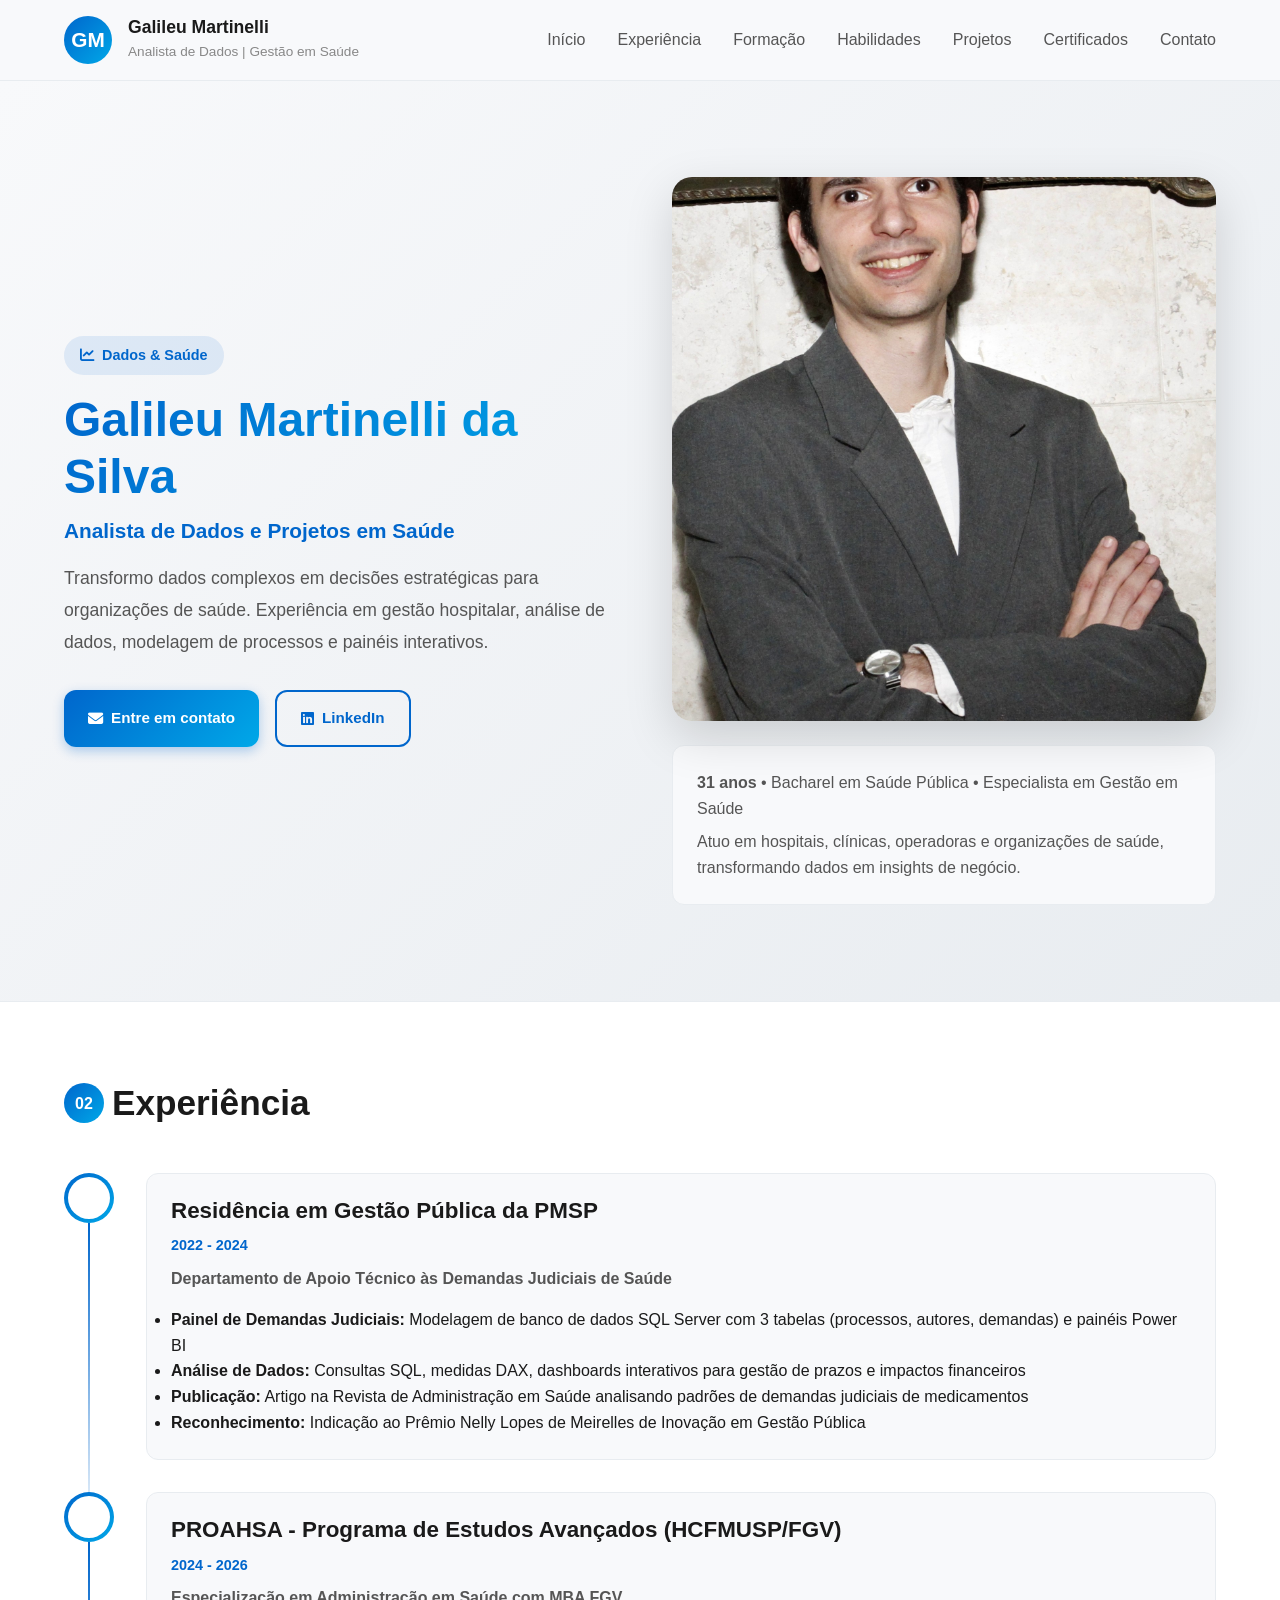
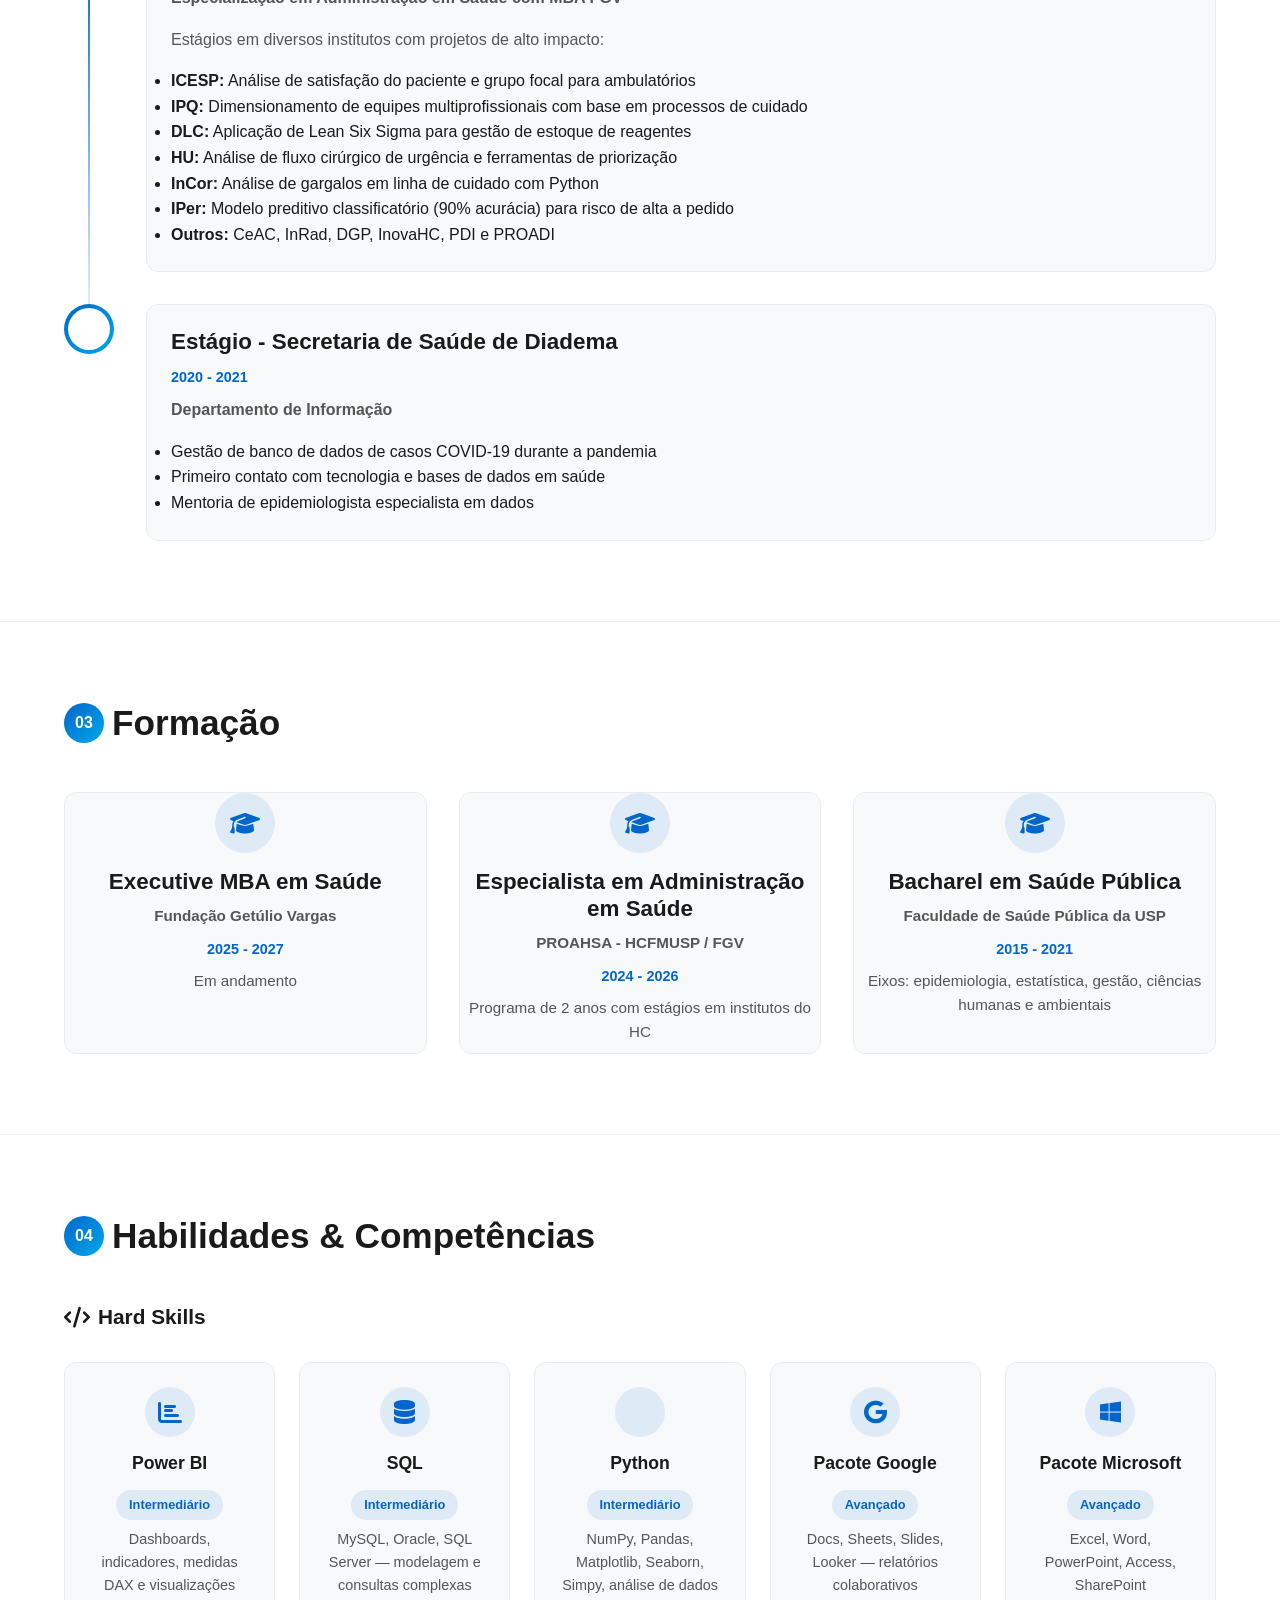
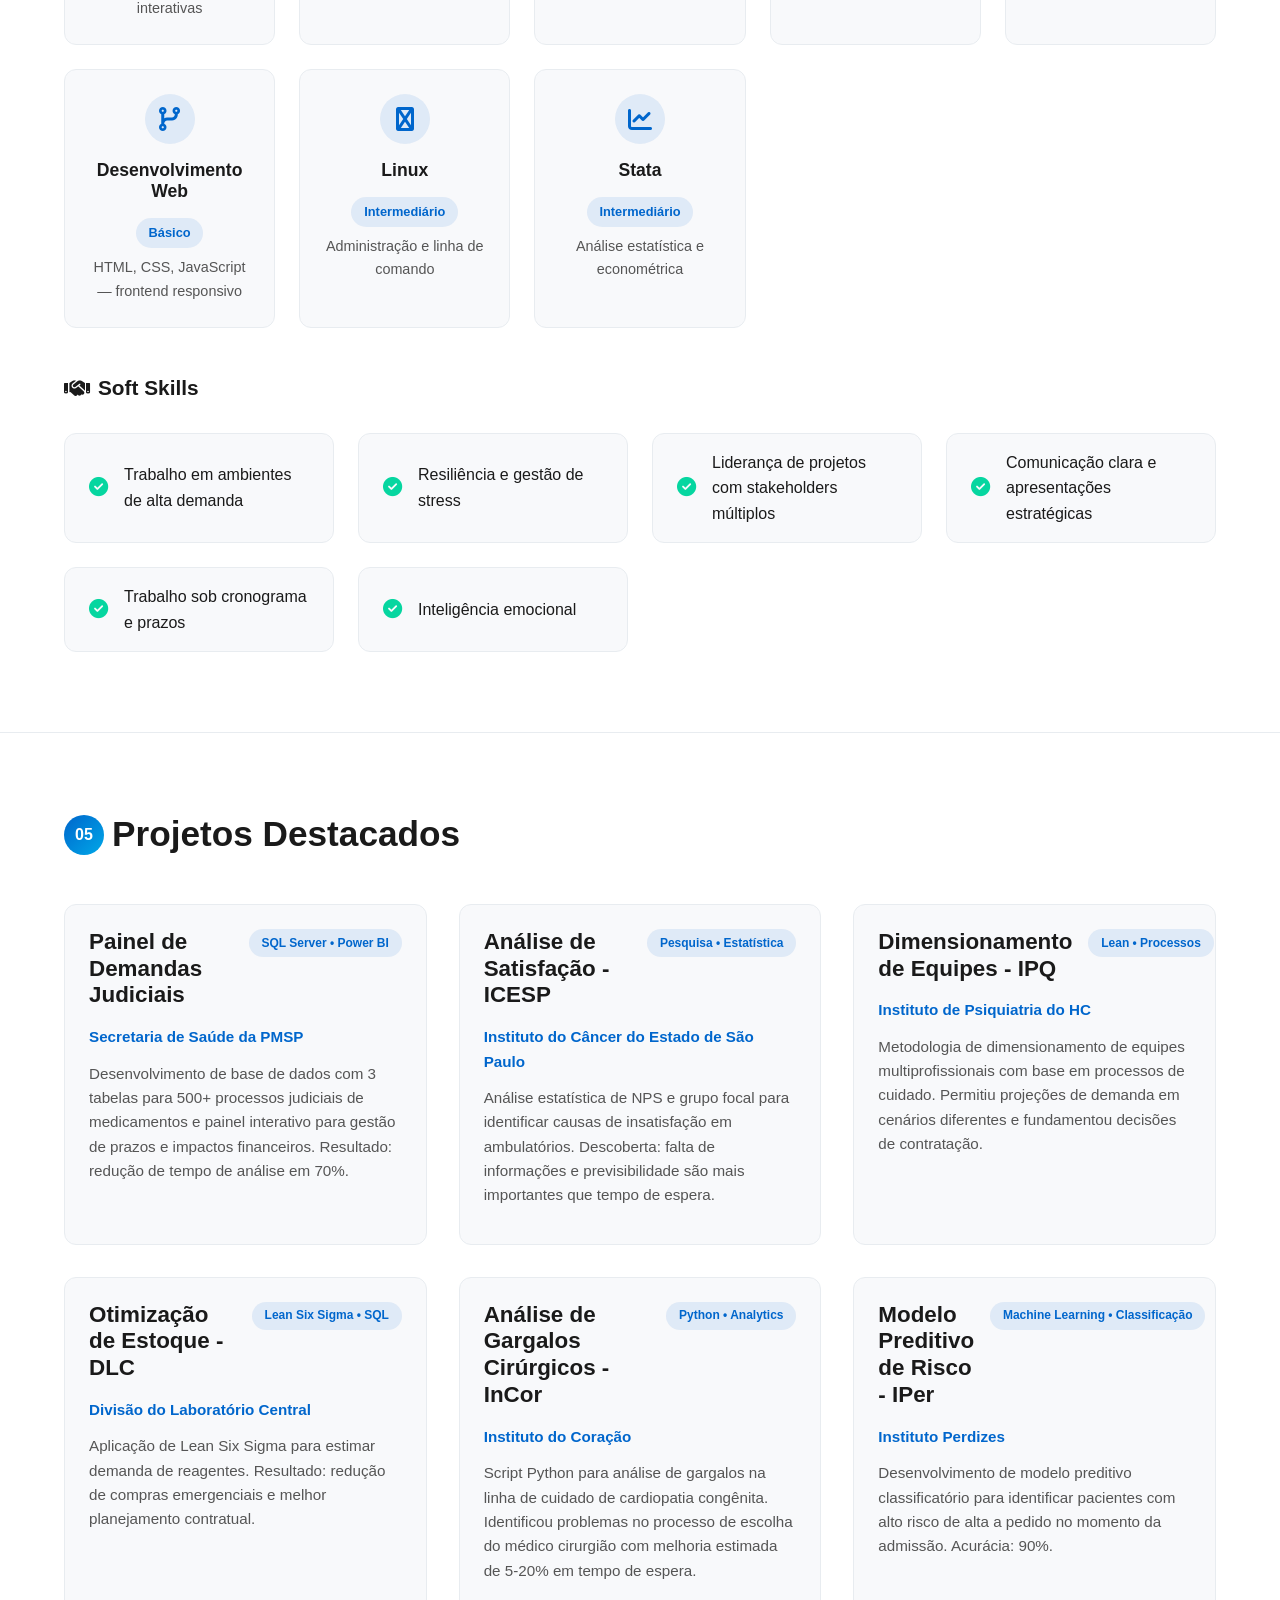
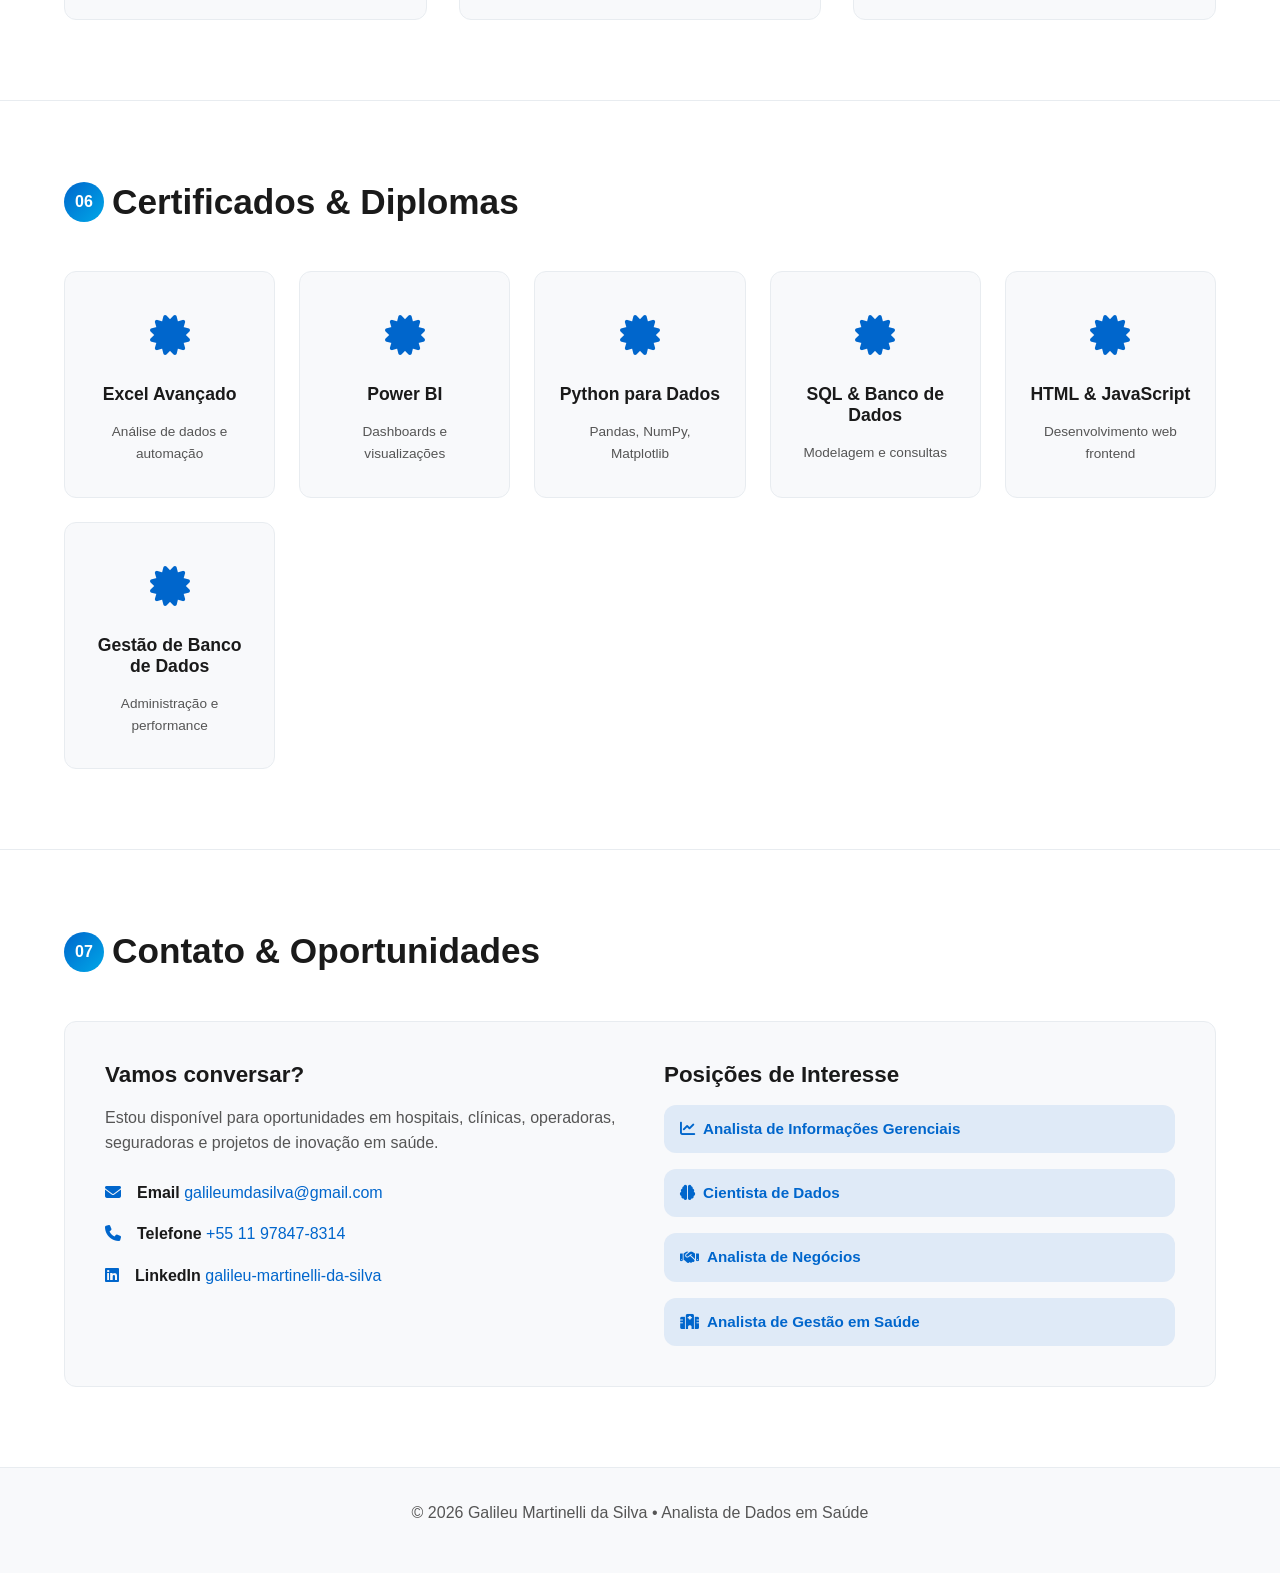
==== index.html @ b5cb1e66 "mudança" ====
<!DOCTYPE html>
<html lang="pt-BR">
<head>
  <meta charset="UTF-8" />
  <meta name="viewport" content="width=device-width, initial-scale=1.0" />
  <title>Galileu Martinelli da Silva | Analista de Dados em Saúde</title>
  <link rel="stylesheet" href="https://cdnjs.cloudflare.com/ajax/libs/font-awesome/6.4.0/css/all.min.css" />
  <link rel="stylesheet" href="style.css" />
</head>
<body>
  <div class="container-wrapper">
    <!-- Header Navigation -->
    <header class="header">
      <div class="container">
        <div class="header-content">
          <div class="logo">
            <span class="logo-text">GM</span>
            <div>
              <h1>Galileu Martinelli</h1>
              <p>Analista de Dados | Gestão em Saúde</p>
            </div>
          </div>
          <button class="menu-toggle" id="menuToggle" aria-label="Menu">
            <span></span><span></span><span></span>
          </button>
          <nav class="nav-menu" id="navMenu">
            <a href="#hero">Início</a>
            <a href="#experiencia">Experiência</a>
            <a href="#formacao">Formação</a>
            <a href="#habilidades">Habilidades</a>
            <a href="#projetos">Projetos</a>
            <a href="#certificados">Certificados</a>
            <a href="#contato">Contato</a>
          </nav>
        </div>
      </div>
    </header>

    <!-- Main Content -->
    <main class="main">
      <!-- SECTION 1: Hero -->
      <section id="hero" class="hero">
        <div class="container">
          <div class="hero-content">
            <div class="hero-text">
              <span class="hero-label"><i class="fas fa-chart-line"></i> Dados & Saúde</span>
              <h1>Galileu Martinelli da Silva</h1>
              <p class="hero-subtitle">Analista de Dados e Projetos em Saúde</p>
              <p class="hero-description">
                Transformo dados complexos em decisões estratégicas para organizações de saúde. 
                Experiência em gestão hospitalar, análise de dados, modelagem de processos e painéis interativos.
              </p>
              <div class="hero-cta">
                <a href="#contato" class="btn btn-primary"><i class="fas fa-envelope"></i> Entre em contato</a>
                <a href="https://www.linkedin.com/in/galileu-martinelli/" target="_blank" class="btn btn-secondary">
                  <i class="fab fa-linkedin"></i> LinkedIn
                </a>
              </div>
            </div>
            <div class="hero-image">
              <div class="image-wrapper">
                <img src="../../assets/busto.JPG" alt="Galileu Martinelli da Silva in a professional portrait smiling softly against a neutral background" />
              </div>
              <div class="hero-card">
                <p><strong>31 anos</strong> • Bacharel em Saúde Pública • Especialista em Gestão em Saúde</p>
                <p>Atuo em hospitais, clínicas, operadoras e organizações de saúde, transformando dados em insights de negócio.</p>
              </div>
            </div>
          </div>
        </div>
      </section>

      <!-- SECTION 2: Experiência -->
      <section id="experiencia" class="section experience">
        <div class="container">
          <div class="section-header">
            <h2><span>02</span> Experiência</h2>
          </div>
          
          <div class="experience-timeline">
            <div class="timeline-item">
              <div class="timeline-dot"></div>
              <div class="timeline-content card">
                <h3>Residência em Gestão Pública da PMSP</h3>
                <span class="date">2022 - 2024</span>
                <p><strong>Departamento de Apoio Técnico às Demandas Judiciais de Saúde</strong></p>
                <ul>
                  <li><strong>Painel de Demandas Judiciais:</strong> Modelagem de banco de dados SQL Server com 3 tabelas (processos, autores, demandas) e painéis Power BI</li>
                  <li><strong>Análise de Dados:</strong> Consultas SQL, medidas DAX, dashboards interativos para gestão de prazos e impactos financeiros</li>
                  <li><strong>Publicação:</strong> Artigo na Revista de Administração em Saúde analisando padrões de demandas judiciais de medicamentos</li>
                  <li><strong>Reconhecimento:</strong> Indicação ao Prêmio Nelly Lopes de Meirelles de Inovação em Gestão Pública</li>
                </ul>
              </div>
            </div>

            <div class="timeline-item">
              <div class="timeline-dot"></div>
              <div class="timeline-content card">
                <h3>PROAHSA - Programa de Estudos Avançados (HCFMUSP/FGV)</h3>
                <span class="date">2024 - 2026</span>
                <p><strong>Especialização em Administração em Saúde com MBA FGV</strong></p>
                <p>Estágios em diversos institutos com projetos de alto impacto:</p>
                <ul>
                  <li><strong>ICESP:</strong> Análise de satisfação do paciente e grupo focal para ambulatórios</li>
                  <li><strong>IPQ:</strong> Dimensionamento de equipes multiprofissionais com base em processos de cuidado</li>
                  <li><strong>DLC:</strong> Aplicação de Lean Six Sigma para gestão de estoque de reagentes</li>
                  <li><strong>HU:</strong> Análise de fluxo cirúrgico de urgência e ferramentas de priorização</li>
                  <li><strong>InCor:</strong> Análise de gargalos em linha de cuidado com Python</li>
                  <li><strong>IPer:</strong> Modelo preditivo classificatório (90% acurácia) para risco de alta a pedido</li>
                  <li><strong>Outros:</strong> CeAC, InRad, DGP, InovaHC, PDI e PROADI</li>
                </ul>
              </div>
            </div>

            <div class="timeline-item">
              <div class="timeline-dot"></div>
              <div class="timeline-content card">
                <h3>Estágio - Secretaria de Saúde de Diadema</h3>
                <span class="date">2020 - 2021</span>
                <p><strong>Departamento de Informação</strong></p>
                <ul>
                  <li>Gestão de banco de dados de casos COVID-19 durante a pandemia</li>
                  <li>Primeiro contato com tecnologia e bases de dados em saúde</li>
                  <li>Mentoria de epidemiologista especialista em dados</li>
                </ul>
              </div>
            </div>
          </div>
        </div>
      </section>

      <!-- SECTION 3: Formação -->
      <section id="formacao" class="section education">
        <div class="container">
          <div class="section-header">
            <h2><span>03</span> Formação</h2>
          </div>
          
          <div class="education-grid">
            <div class="education-card card">
              <div class="edu-icon"><i class="fas fa-graduation-cap"></i></div>
              <h3>Executive MBA em Saúde</h3>
              <p><strong>Fundação Getúlio Vargas</strong></p>
              <span class="date">2025 - 2027</span>
              <p>Em andamento</p>
            </div>

            <div class="education-card card">
              <div class="edu-icon"><i class="fas fa-graduation-cap"></i></div>
              <h3>Especialista em Administração em Saúde</h3>
              <p><strong>PROAHSA - HCFMUSP / FGV</strong></p>
              <span class="date">2024 - 2026</span>
              <p>Programa de 2 anos com estágios em institutos do HC</p>
            </div>

            <div class="education-card card">
              <div class="edu-icon"><i class="fas fa-graduation-cap"></i></div>
              <h3>Bacharel em Saúde Pública</h3>
              <p><strong>Faculdade de Saúde Pública da USP</strong></p>
              <span class="date">2015 - 2021</span>
              <p>Eixos: epidemiologia, estatística, gestão, ciências humanas e ambientais</p>
            </div>
          </div>
        </div>
      </section>

      <!-- SECTION 4: Habilidades -->
      <section id="habilidades" class="section skills">
        <div class="container">
          <div class="section-header">
            <h2><span>04</span> Habilidades & Competências</h2>
          </div>

          <div class="skills-container">
            <div class="skills-category">
              <h3><i class="fas fa-code"></i> Hard Skills</h3>
              <div class="skills-grid">
                <div class="skill-card">
                  <div class="skill-icon"><i class="fas fa-chart-bar"></i></div>
                  <h4>Power BI</h4>
                  <span class="level">Intermediário</span>
                  <p>Dashboards, indicadores, medidas DAX e visualizações interativas</p>
                </div>

                <div class="skill-card">
                  <div class="skill-icon"><i class="fas fa-database"></i></div>
                  <h4>SQL</h4>
                  <span class="level">Intermediário</span>
                  <p>MySQL, Oracle, SQL Server — modelagem e consultas complexas</p>
                </div>

                <div class="skill-card">
                  <div class="skill-icon"><i class="fas fa-snake"></i></div>
                  <h4>Python</h4>
                  <span class="level">Intermediário</span>
                  <p>NumPy, Pandas, Matplotlib, Seaborn, Simpy, análise de dados</p>
                </div>

                <div class="skill-card">
                  <div class="skill-icon"><i class="fab fa-google"></i></div>
                  <h4>Pacote Google</h4>
                  <span class="level">Avançado</span>
                  <p>Docs, Sheets, Slides, Looker — relatórios colaborativos</p>
                </div>

                <div class="skill-card">
                  <div class="skill-icon"><i class="fab fa-windows"></i></div>
                  <h4>Pacote Microsoft</h4>
                  <span class="level">Avançado</span>
                  <p>Excel, Word, PowerPoint, Access, SharePoint</p>
                </div>

                <div class="skill-card">
                  <div class="skill-icon"><i class="fas fa-code-branch"></i></div>
                  <h4>Desenvolvimento Web</h4>
                  <span class="level">Básico</span>
                  <p>HTML, CSS, JavaScript — frontend responsivo</p>
                </div>

                <div class="skill-card">
                  <div class="skill-icon"><i class="fas fa-linux"></i></div>
                  <h4>Linux</h4>
                  <span class="level">Intermediário</span>
                  <p>Administração e linha de comando</p>
                </div>

                <div class="skill-card">
                  <div class="skill-icon"><i class="fas fa-chart-line"></i></div>
                  <h4>Stata</h4>
                  <span class="level">Intermediário</span>
                  <p>Análise estatística e econométrica</p>
                </div>
              </div>
            </div>

            <div class="skills-category">
              <h3><i class="fas fa-handshake"></i> Soft Skills</h3>
              <div class="soft-skills-list">
                <div class="soft-skill">
                  <i class="fas fa-check-circle"></i>
                  <span>Trabalho em ambientes de alta demanda</span>
                </div>
                <div class="soft-skill">
                  <i class="fas fa-check-circle"></i>
                  <span>Resiliência e gestão de stress</span>
                </div>
                <div class="soft-skill">
                  <i class="fas fa-check-circle"></i>
                  <span>Liderança de projetos com stakeholders múltiplos</span>
                </div>
                <div class="soft-skill">
                  <i class="fas fa-check-circle"></i>
                  <span>Comunicação clara e apresentações estratégicas</span>
                </div>
                <div class="soft-skill">
                  <i class="fas fa-check-circle"></i>
                  <span>Trabalho sob cronograma e prazos</span>
                </div>
                <div class="soft-skill">
                  <i class="fas fa-check-circle"></i>
                  <span>Inteligência emocional</span>
                </div>
              </div>
            </div>
          </div>
        </div>
      </section>

      <!-- SECTION 5: Projetos Destacados -->
      <section id="projetos" class="section projects">
        <div class="container">
          <div class="section-header">
            <h2><span>05</span> Projetos Destacados</h2>
          </div>

          <div class="projects-grid">
            <div class="project-card card">
              <div class="project-header">
                <h3>Painel de Demandas Judiciais</h3>
                <span class="project-tag">SQL Server • Power BI</span>
              </div>
              <p><strong>Secretaria de Saúde da PMSP</strong></p>
              <p>Desenvolvimento de base de dados com 3 tabelas para 500+ processos judiciais de medicamentos e painel interativo para gestão de prazos e impactos financeiros. Resultado: redução de tempo de análise em 70%.</p>
            </div>

            <div class="project-card card">
              <div class="project-header">
                <h3>Análise de Satisfação - ICESP</h3>
                <span class="project-tag">Pesquisa • Estatística</span>
              </div>
              <p><strong>Instituto do Câncer do Estado de São Paulo</strong></p>
              <p>Análise estatística de NPS e grupo focal para identificar causas de insatisfação em ambulatórios. Descoberta: falta de informações e previsibilidade são mais importantes que tempo de espera.</p>
            </div>

            <div class="project-card card">
              <div class="project-header">
                <h3>Dimensionamento de Equipes - IPQ</h3>
                <span class="project-tag">Lean • Processos</span>
              </div>
              <p><strong>Instituto de Psiquiatria do HC</strong></p>
              <p>Metodologia de dimensionamento de equipes multiprofissionais com base em processos de cuidado. Permitiu projeções de demanda em cenários diferentes e fundamentou decisões de contratação.</p>
            </div>

            <div class="project-card card">
              <div class="project-header">
                <h3>Otimização de Estoque - DLC</h3>
                <span class="project-tag">Lean Six Sigma • SQL</span>
              </div>
              <p><strong>Divisão do Laboratório Central</strong></p>
              <p>Aplicação de Lean Six Sigma para estimar demanda de reagentes. Resultado: redução de compras emergenciais e melhor planejamento contratual.</p>
            </div>

            <div class="project-card card">
              <div class="project-header">
                <h3>Análise de Gargalos Cirúrgicos - InCor</h3>
                <span class="project-tag">Python • Analytics</span>
              </div>
              <p><strong>Instituto do Coração</strong></p>
              <p>Script Python para análise de gargalos na linha de cuidado de cardiopatia congênita. Identificou problemas no processo de escolha do médico cirurgião com melhoria estimada de 5-20% em tempo de espera.</p>
            </div>

            <div class="project-card card">
              <div class="project-header">
                <h3>Modelo Preditivo de Risco - IPer</h3>
                <span class="project-tag">Machine Learning • Classificação</span>
              </div>
              <p><strong>Instituto Perdizes</strong></p>
              <p>Desenvolvimento de modelo preditivo classificatório para identificar pacientes com alto risco de alta a pedido no momento da admissão. Acurácia: 90%.</p>
            </div>
          </div>
        </div>
      </section>

      <!-- SECTION 6: Certificados -->
      <section id="certificados" class="section certifications">
        <div class="container">
          <div class="section-header">
            <h2><span>06</span> Certificados & Diplomas</h2>
          </div>

          <div class="certs-grid">
            <a href="../../assets/Certificados/" class="cert-card card" target="_blank">
              <div class="cert-icon"><i class="fas fa-certificate"></i></div>
              <h4>Excel Avançado</h4>
              <p>Análise de dados e automação</p>
            </a>
            <a href="../../assets/Certificados/" class="cert-card card" target="_blank">
              <div class="cert-icon"><i class="fas fa-certificate"></i></div>
              <h4>Power BI</h4>
              <p>Dashboards e visualizações</p>
            </a>
            <a href="../../assets/Certificados/" class="cert-card card" target="_blank">
              <div class="cert-icon"><i class="fas fa-certificate"></i></div>
              <h4>Python para Dados</h4>
              <p>Pandas, NumPy, Matplotlib</p>
            </a>
            <a href="../../assets/Certificados/" class="cert-card card" target="_blank">
              <div class="cert-icon"><i class="fas fa-certificate"></i></div>
              <h4>SQL & Banco de Dados</h4>
              <p>Modelagem e consultas</p>
            </a>
            <a href="../../assets/Certificados/" class="cert-card card" target="_blank">
              <div class="cert-icon"><i class="fas fa-certificate"></i></div>
              <h4>HTML & JavaScript</h4>
              <p>Desenvolvimento web frontend</p>
            </a>
            <a href="../../assets/Certificados/" class="cert-card card" target="_blank">
              <div class="cert-icon"><i class="fas fa-certificate"></i></div>
              <h4>Gestão de Banco de Dados</h4>
              <p>Administração e performance</p>
            </a>
          </div>
        </div>
      </section>

      <!-- SECTION 7: Contato -->
      <section id="contato" class="section contact">
        <div class="container">
          <div class="section-header">
            <h2><span>07</span> Contato & Oportunidades</h2>
          </div>

          <div class="contact-wrapper">
            <div class="contact-info">
              <h3>Vamos conversar?</h3>
              <p>Estou disponível para oportunidades em hospitais, clínicas, operadoras, seguradoras e projetos de inovação em saúde.</p>
              
              <div class="contact-list">
                <div class="contact-item">
                  <i class="fas fa-envelope"></i>
                  <div>
                    <strong>Email</strong>
                    <a href="mailto:galileumdasilva@gmail.com">galileumdasilva@gmail.com</a>
                  </div>
                </div>
                <div class="contact-item">
                  <i class="fas fa-phone"></i>
                  <div>
                    <strong>Telefone</strong>
                    <a href="tel:+5511978478314">+55 11 97847-8314</a>
                  </div>
                </div>
                <div class="contact-item">
                  <i class="fab fa-linkedin"></i>
                  <div>
                    <strong>LinkedIn</strong>
                    <a href="https://www.linkedin.com/in/galileu-martinelli/" target="_blank">galileu-martinelli-da-silva</a>
                  </div>
                </div>
              </div>
            </div>

            <div class="contact-positions">
              <h3>Posições de Interesse</h3>
              <div class="position-badges">
                <span class="badge"><i class="fas fa-chart-line"></i> Analista de Informações Gerenciais</span>
                <span class="badge"><i class="fas fa-brain"></i> Cientista de Dados</span>
                <span class="badge"><i class="fas fa-handshake"></i> Analista de Negócios</span>
                <span class="badge"><i class="fas fa-hospital"></i> Analista de Gestão em Saúde</span>
              </div>
            </div>
          </div>
        </div>
      </section>
    </main>

    <!-- Footer -->
    <footer class="footer">
      <div class="container">
        <p>&copy; 2026 Galileu Martinelli da Silva • Analista de Dados em Saúde</p>
      </div>
    </footer>
  </div>

  <script src="script.js"></script>
</body>
</html>
---- style.css ----
/* ==================== VARIABLES ==================== */
:root {
  /* Colors */
  --primary: #0066cc;
  --primary-light: #0080ff;
  --primary-dark: #004499;
  --secondary: #1a1a1a;
  --accent: #00a8e8;
  --success: #06d6a0;
  --warning: #ffd166;
  --danger: #ef476f;
  
  /* Background & Surface */
  --bg-primary: #ffffff;
  --bg-secondary: #f8f9fb;
  --bg-tertiary: #e8ecf0;
  
  /* Text */
  --text-primary: #1a1a1a;
  --text-secondary: #555555;
  --text-tertiary: #888888;
  --text-light: #cccccc;
  
  /* Dark Mode */
  --dark-bg: #0f1419;
  --dark-surface: #1a1f2e;
  --dark-surface-light: #242d3e;
  --dark-text: #e8ecf0;
  --dark-text-secondary: #a0a8b8;
  
  /* Sizes */
  --radius: 12px;
  --radius-lg: 20px;
  --shadow-sm: 0 2px 8px rgba(0, 0, 0, 0.1);
  --shadow-md: 0 8px 24px rgba(0, 0, 0, 0.12);
  --shadow-lg: 0 16px 48px rgba(0, 0, 0, 0.15);
  
  /* Transitions */
  --transition: all 0.3s cubic-bezier(0.4, 0, 0.2, 1);
  
  font-family: -apple-system, BlinkMacSystemFont, 'Segoe UI', 'Roboto', 'Oxygen',
    'Ubuntu', 'Cantarell', 'Fira Sans', 'Droid Sans', 'Helvetica Neue', sans-serif;
}

/* Dark mode by default */
@media (prefers-color-scheme: dark) {
  :root {
    --bg-primary: var(--dark-bg);
    --bg-secondary: var(--dark-surface);
    --bg-tertiary: var(--dark-surface-light);
    --text-primary: var(--dark-text);
    --text-secondary: var(--dark-text-secondary);
    --text-tertiary: #828d9c;
    --text-light: #4a5568;
  }
}

/* ==================== RESET ==================== */
* {
  margin: 0;
  padding: 0;
  box-sizing: border-box;
}

html {
  scroll-behavior: smooth;
  font-size: 16px;
}

body {
  font-family: var(--font-family, -apple-system, BlinkMacSystemFont, 'Segoe UI', 'Roboto', 'Oxygen', 'Ubuntu', 'Cantarell', 'Fira Sans', 'Droid Sans', 'Helvetica Neue', sans-serif);
  background-color: var(--bg-primary);
  color: var(--text-primary);
  line-height: 1.6;
  transition: var(--transition);
}

/* ==================== TYPOGRAPHY ==================== */
h1, h2, h3, h4, h5, h6 {
  font-weight: 700;
  line-height: 1.2;
  margin-bottom: 0.5rem;
}

h1 {
  font-size: 3rem;
}

h2 {
  font-size: 2.2rem;
}

h3 {
  font-size: 1.4rem;
}

h4 {
  font-size: 1.1rem;
}

p {
  color: var(--text-secondary);
  margin-bottom: 1rem;
}

a {
  color: var(--primary);
  text-decoration: none;
  transition: var(--transition);
}

a:hover {
  color: var(--primary-light);
}

img {
  max-width: 100%;
  display: block;
}

/* ==================== LAYOUT ==================== */
.container-wrapper {
  min-height: 100vh;
  display: flex;
  flex-direction: column;
}

.container {
  max-width: 1200px;
  margin: 0 auto;
  padding: 0 1.5rem;
  width: 100%;
}

.main {
  flex: 1;
}

/* ==================== HEADER ==================== */
.header {
  background: var(--bg-secondary);
  border-bottom: 1px solid var(--bg-tertiary);
  position: sticky;
  top: 0;
  z-index: 100;
  backdrop-filter: blur(10px);
}

.header-content {
  display: grid;
  grid-template-columns: 1fr auto;
  align-items: center;
  gap: 2rem;
  padding: 1rem 0;
}

.logo {
  display: flex;
  align-items: center;
  gap: 1rem;
}

.logo-text {
  width: 48px;
  height: 48px;
  background: linear-gradient(135deg, var(--primary), var(--accent));
  color: white;
  display: flex;
  align-items: center;
  justify-content: center;
  border-radius: 50%;
  font-weight: 800;
  font-size: 1.3rem;
}

.logo div {
  display: flex;
  flex-direction: column;
  gap: 0.2rem;
}

.logo h1 {
  margin: 0;
  font-size: 1.1rem;
}

.logo p {
  margin: 0;
  font-size: 0.85rem;
  color: var(--text-tertiary);
}

.nav-menu {
  display: flex;
  gap: 2rem;
  align-items: center;
  flex-wrap: wrap;
}

.nav-menu a {
  font-weight: 500;
  color: var(--text-secondary);
  transition: var(--transition);
  position: relative;
}

.nav-menu a::after {
  content: '';
  position: absolute;
  bottom: -4px;
  left: 0;
  width: 0;
  height: 2px;
  background: var(--primary);
  transition: var(--transition);
}

.nav-menu a:hover {
  color: var(--primary);
}

.nav-menu a:hover::after {
  width: 100%;
}

.menu-toggle {
  display: none;
  background: none;
  border: none;
  cursor: pointer;
  padding: 0.5rem;
  flex-direction: column;
  gap: 0.4rem;
}

.menu-toggle span {
  width: 24px;
  height: 2px;
  background: var(--text-primary);
  border-radius: 2px;
  transition: var(--transition);
}

/* ==================== BUTTONS ==================== */
.btn {
  display: inline-flex;
  align-items: center;
  gap: 0.5rem;
  padding: 0.875rem 1.5rem;
  border-radius: var(--radius);
  border: none;
  font-weight: 600;
  cursor: pointer;
  transition: var(--transition);
  text-decoration: none;
  font-size: 0.95rem;
}

.btn-primary {
  background: linear-gradient(135deg, var(--primary), var(--accent));
  color: white;
  box-shadow: 0 4px 12px rgba(0, 102, 204, 0.3);
}

.btn-primary:hover {
  transform: translateY(-2px);
  box-shadow: 0 6px 16px rgba(0, 102, 204, 0.4);
}

.btn-secondary {
  background: transparent;
  color: var(--primary);
  border: 2px solid var(--primary);
}

.btn-secondary:hover {
  background: var(--primary);
  color: white;
}

/* ==================== HERO ==================== */
.hero {
  padding: 6rem 0;
  background: linear-gradient(135deg, var(--bg-secondary), var(--bg-tertiary));
}

.hero-content {
  display: grid;
  grid-template-columns: 1fr 1fr;
  gap: 4rem;
  align-items: center;
}

.hero-label {
  display: inline-flex;
  align-items: center;
  gap: 0.5rem;
  background: rgba(0, 102, 204, 0.1);
  color: var(--primary);
  padding: 0.5rem 1rem;
  border-radius: 20px;
  font-size: 0.9rem;
  font-weight: 600;
  margin-bottom: 1rem;
}

.hero-text h1 {
  margin-bottom: 0.5rem;
  background: linear-gradient(135deg, var(--primary), var(--accent));
  -webkit-background-clip: text;
  -webkit-text-fill-color: transparent;
  background-clip: text;
}

.hero-subtitle {
  color: var(--primary);
  font-size: 1.3rem;
  font-weight: 600;
  margin-bottom: 1rem;
}

.hero-description {
  color: var(--text-secondary);
  font-size: 1.1rem;
  margin-bottom: 2rem;
  line-height: 1.8;
}

.hero-cta {
  display: flex;
  gap: 1rem;
  flex-wrap: wrap;
}

.hero-image {
  display: flex;
  flex-direction: column;
  gap: 1.5rem;
}

.image-wrapper {
  position: relative;
  aspect-ratio: 1;
  border-radius: var(--radius-lg);
  overflow: hidden;
  box-shadow: var(--shadow-lg);
}

.image-wrapper img {
  width: 100%;
  height: 100%;
  object-fit: cover;
  transition: var(--transition);
}

.image-wrapper:hover img {
  transform: scale(1.05);
}

.hero-card {
  background: var(--bg-secondary);
  padding: 1.5rem;
  border-radius: var(--radius);
  border: 1px solid var(--bg-tertiary);
}

.hero-card p {
  margin-bottom: 0.5rem;
}

.hero-card p:last-child {
  margin-bottom: 0;
}

/* ==================== SECTIONS ==================== */
.section {
  padding: 5rem 0;
  border-top: 1px solid var(--bg-tertiary);
}

.section-header {
  display: flex;
  align-items: center;
  gap: 1rem;
  margin-bottom: 3rem;
}

.section-header span {
  display: inline-flex;
  align-items: center;
  justify-content: center;
  width: 50px;
  height: 50px;
  background: linear-gradient(135deg, var(--primary), var(--accent));
  color: white;
  border-radius: 50%;
  font-weight: 700;
  font-size: 1.2rem;
}

.section-header h2 {
  display: flex;
  align-items: center;
  gap: 0.5rem;
  margin: 0;
}

.section-header h2 span {
  display: inline-flex;
  align-items: center;
  justify-content: center;
  width: 40px;
  height: 40px;
  background: linear-gradient(135deg, var(--primary), var(--accent));
  color: white;
  border-radius: 50%;
  font-weight: 700;
  font-size: 1rem;
}

/* ==================== EXPERIENCE ==================== */
.experience-timeline {
  display: grid;
  gap: 2rem;
}

.timeline-item {
  display: grid;
  grid-template-columns: 50px 1fr;
  gap: 2rem;
  position: relative;
}

.timeline-item:not(:last-child)::before {
  content: '';
  position: absolute;
  left: 24px;
  top: 50px;
  width: 2px;
  height: calc(100% + 2rem);
  background: linear-gradient(to bottom, var(--primary), transparent);
}

.timeline-dot {
  width: 50px;
  height: 50px;
  background: linear-gradient(135deg, var(--primary), var(--accent));
  border-radius: 50%;
  position: relative;
  flex-shrink: 0;
}

.timeline-dot::after {
  content: '';
  position: absolute;
  inset: 4px;
  background: var(--bg-primary);
  border-radius: 50%;
}

.timeline-content {
  padding: 1.5rem;
}

/* ==================== EDUCATION ==================== */
.education-grid {
  display: grid;
  grid-template-columns: repeat(auto-fit, minmax(300px, 1fr));
  gap: 2rem;
}

.education-card {
  text-align: center;
}

.edu-icon {
  display: flex;
  align-items: center;
  justify-content: center;
  width: 60px;
  height: 60px;
  background: rgba(0, 102, 204, 0.1);
  border-radius: 50%;
  font-size: 1.5rem;
  color: var(--primary);
  margin: 0 auto 1rem;
}

.education-card h3 {
  margin-bottom: 0.5rem;
}

.education-card p {
  margin-bottom: 0.5rem;
  font-size: 0.95rem;
}

.date {
  display: inline-block;
  color: var(--primary);
  font-weight: 600;
  font-size: 0.9rem;
  margin-bottom: 0.5rem;
}

/* ==================== SKILLS ==================== */
.skills-container {
  display: grid;
  gap: 3rem;
}

.skills-category {
  display: grid;
  gap: 1.5rem;
}

.skills-category h3 {
  display: flex;
  align-items: center;
  gap: 0.5rem;
  font-size: 1.3rem;
  margin-bottom: 0.5rem;
}

.skills-grid {
  display: grid;
  grid-template-columns: repeat(auto-fill, minmax(200px, 1fr));
  gap: 1.5rem;
}

.skill-card {
  background: var(--bg-secondary);
  padding: 1.5rem;
  border-radius: var(--radius);
  border: 1px solid var(--bg-tertiary);
  text-align: center;
  transition: var(--transition);
  cursor: pointer;
}

.skill-card:hover {
  transform: translateY(-4px);
  border-color: var(--primary);
  box-shadow: var(--shadow-md);
}

.skill-icon {
  display: flex;
  align-items: center;
  justify-content: center;
  width: 50px;
  height: 50px;
  background: rgba(0, 102, 204, 0.1);
  border-radius: 50%;
  font-size: 1.5rem;
  color: var(--primary);
  margin: 0 auto 1rem;
}

.skill-card h4 {
  margin-bottom: 0.5rem;
}

.level {
  display: inline-block;
  background: rgba(0, 102, 204, 0.1);
  color: var(--primary);
  padding: 0.3rem 0.8rem;
  border-radius: 20px;
  font-size: 0.8rem;
  font-weight: 600;
  margin: 0.5rem 0;
}

.skill-card p {
  font-size: 0.9rem;
  margin: 0;
}

.soft-skills-list {
  display: grid;
  grid-template-columns: repeat(auto-fill, minmax(250px, 1fr));
  gap: 1.5rem;
}

.soft-skill {
  display: flex;
  align-items: center;
  gap: 1rem;
  background: var(--bg-secondary);
  padding: 1rem 1.5rem;
  border-radius: var(--radius);
  border: 1px solid var(--bg-tertiary);
}

.soft-skill i {
  color: var(--success);
  font-size: 1.2rem;
  flex-shrink: 0;
}

/* ==================== PROJECTS ==================== */
.projects-grid {
  display: grid;
  grid-template-columns: repeat(auto-fill, minmax(320px, 1fr));
  gap: 2rem;
}

.project-card {
  display: flex;
  flex-direction: column;
  height: 100%;
  padding: 1.5rem;
  background: var(--bg-secondary);
  border: 1px solid var(--bg-tertiary);
  border-radius: var(--radius);
  transition: var(--transition);
}

.project-card:hover {
  transform: translateY(-8px);
  border-color: var(--primary);
  box-shadow: var(--shadow-md);
}

.project-header {
  display: flex;
  justify-content: space-between;
  align-items: flex-start;
  gap: 1rem;
  margin-bottom: 1rem;
}

.project-header h3 {
  margin: 0;
  flex: 1;
}

.project-tag {
  display: inline-block;
  background: rgba(0, 102, 204, 0.1);
  color: var(--primary);
  padding: 0.3rem 0.8rem;
  border-radius: 20px;
  font-size: 0.75rem;
  font-weight: 600;
  white-space: nowrap;
}

.project-card p {
  margin-bottom: 0.75rem;
  font-size: 0.95rem;
}

.project-card strong {
  color: var(--primary);
}

/* ==================== CERTIFICATIONS ==================== */
.certs-grid {
  display: grid;
  grid-template-columns: repeat(auto-fill, minmax(200px, 1fr));
  gap: 1.5rem;
}

.cert-card {
  display: flex;
  flex-direction: column;
  align-items: center;
  gap: 1rem;
  padding: 2rem 1.5rem;
  background: var(--bg-secondary);
  border: 2px solid var(--bg-tertiary);
  border-radius: var(--radius);
  text-align: center;
  transition: var(--transition);
  text-decoration: none;
  color: inherit;
}

.cert-card:hover {
  transform: scale(1.05);
  border-color: var(--primary);
  box-shadow: var(--shadow-md);
}

.cert-icon {
  font-size: 2.5rem;
  color: var(--primary);
}

.cert-card h4 {
  margin: 0;
}

.cert-card p {
  margin: 0;
  font-size: 0.85rem;
}

/* ==================== CONTACT ==================== */
.contact-wrapper {
  display: grid;
  grid-template-columns: 1fr 1fr;
  gap: 3rem;
  background: var(--bg-secondary);
  padding: 2.5rem;
  border-radius: var(--radius);
  border: 1px solid var(--bg-tertiary);
}

.contact-info h3,
.contact-positions h3 {
  margin-bottom: 1rem;
}

.contact-info p {
  margin-bottom: 1.5rem;
}

.contact-list {
  display: grid;
  gap: 1rem;
}

.contact-item {
  display: flex;
  gap: 1rem;
  align-items: flex-start;
}

.contact-item i {
  color: var(--primary);
  margin-top: 0.25rem;
  flex-shrink: 0;
}

.contact-item div strong {
  color: var(--text-primary);
}

.contact-item a {
  word-break: break-all;
}

.position-badges {
  display: flex;
  flex-direction: column;
  gap: 1rem;
}

.badge {
  display: flex;
  align-items: center;
  gap: 0.5rem;
  background: rgba(0, 102, 204, 0.1);
  color: var(--primary);
  padding: 0.75rem 1rem;
  border-radius: var(--radius);
  font-weight: 600;
  font-size: 0.95rem;
}

/* ==================== CARD ==================== */
.card {
  background: var(--bg-secondary);
  border: 1px solid var(--bg-tertiary);
  border-radius: var(--radius);
}

/* ==================== FOOTER ==================== */
.footer {
  background: var(--bg-secondary);
  border-top: 1px solid var(--bg-tertiary);
  padding: 2rem 0;
  text-align: center;
  color: var(--text-tertiary);
  margin-top: auto;
}

/* ==================== ANIMATIONS ==================== */
@keyframes fadeInUp {
  from {
    opacity: 0;
    transform: translateY(30px);
  }
  to {
    opacity: 1;
    transform: translateY(0);
  }
}

.section {
  animation: fadeInUp 0.6s ease-out;
}

.reveal-visible {
  animation: fadeInUp 0.6s ease-out forwards;
}

/* ==================== RESPONSIVE ==================== */
@media (max-width: 768px) {
  h1 {
    font-size: 2rem;
  }

  h2 {
    font-size: 1.6rem;
  }

  h3 {
    font-size: 1.2rem;
  }

  .header-content {
    grid-template-columns: 1fr;
    gap: 1rem;
  }

  .nav-menu {
    display: none;
    position: absolute;
    top: 100%;
    left: 0;
    right: 0;
    flex-direction: column;
    gap: 0;
    background: var(--bg-secondary);
    border-bottom: 1px solid var(--bg-tertiary);
    padding: 1rem;
  }

  .nav-menu.open {
    display: flex;
  }

  .nav-menu a {
    padding: 0.75rem;
  }

  .menu-toggle {
    display: flex;
  }

  .hero {
    padding: 3rem 0;
  }

  .hero-content {
    grid-template-columns: 1fr;
    gap: 2rem;
  }

  .hero-text h1 {
    font-size: 2rem;
  }

  .hero-cta {
    flex-direction: column;
  }

  .btn {
    justify-content: center;
    width: 100%;
  }

  .section {
    padding: 3rem 0;
  }

  .timeline-item {
    grid-template-columns: 40px 1fr;
    gap: 1rem;
  }

  .timeline-dot {
    width: 40px;
    height: 40px;
  }

  .education-grid {
    grid-template-columns: 1fr;
  }

  .skills-grid {
    grid-template-columns: repeat(auto-fill, minmax(150px, 1fr));
  }

  .projects-grid {
    grid-template-columns: 1fr;
  }

  .certs-grid {
    grid-template-columns: repeat(2, 1fr);
  }

  .contact-wrapper {
    grid-template-columns: 1fr;
    gap: 2rem;
  }
}

@media (max-width: 480px) {
  :root {
    font-size: 14px;
  }

  h1 {
    font-size: 1.5rem;
  }

  h2 {
    font-size: 1.3rem;
  }

  h3 {
    font-size: 1rem;
  }

  .container {
    padding: 0 1rem;
  }

  .logo {
    gap: 0.5rem;
  }

  .logo-text {
    width: 40px;
    height: 40px;
    font-size: 1rem;
  }

  .logo h1 {
    font-size: 0.95rem;
  }

  .logo p {
    font-size: 0.75rem;
  }

  .hero-label {
    font-size: 0.8rem;
    padding: 0.4rem 0.8rem;
  }

  .skills-grid {
    grid-template-columns: 1fr;
  }

  .certs-grid {
    grid-template-columns: 1fr;
  }

  .soft-skills-list {
    grid-template-columns: 1fr;
  }

  .contact-wrapper {
    padding: 1.5rem;
  }
}

/* ==================== UTILITIES ==================== */
.reveal-visible {
  animation: fadeInUp 0.6s ease-out forwards;
}
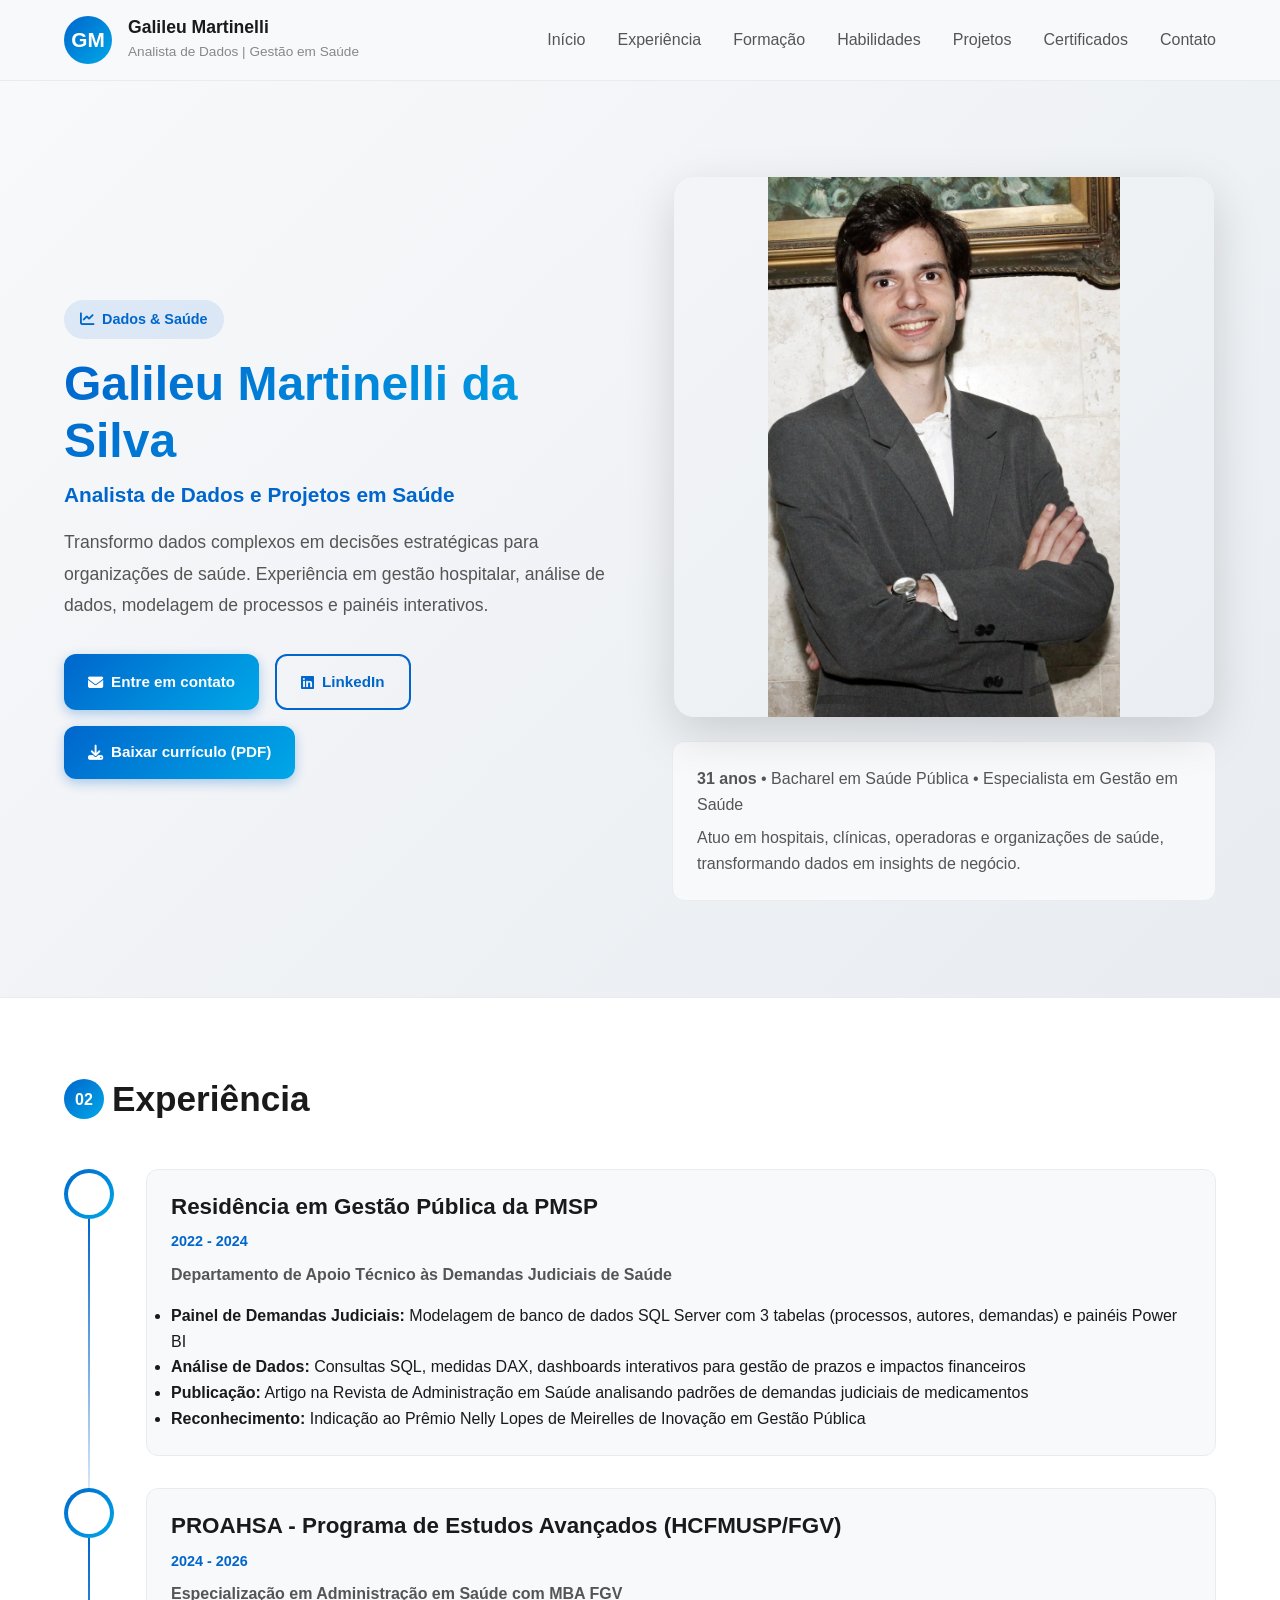
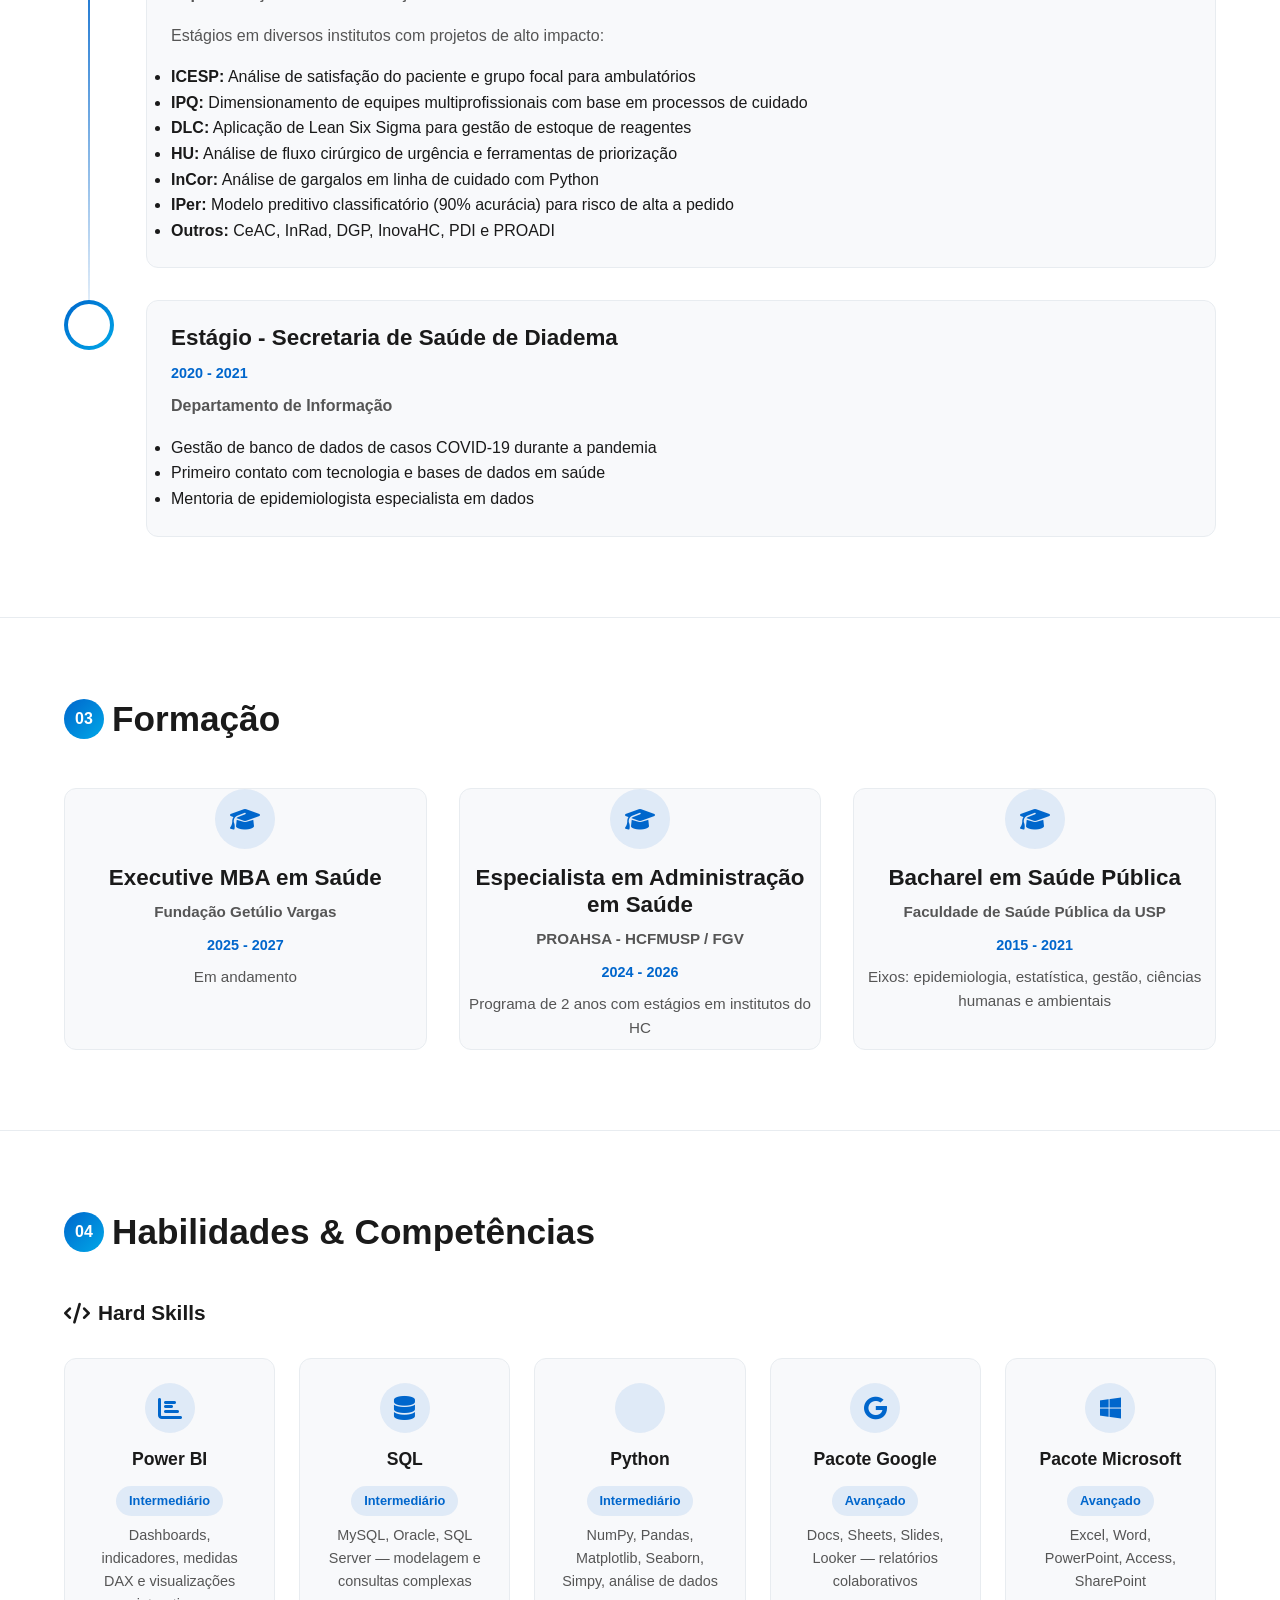
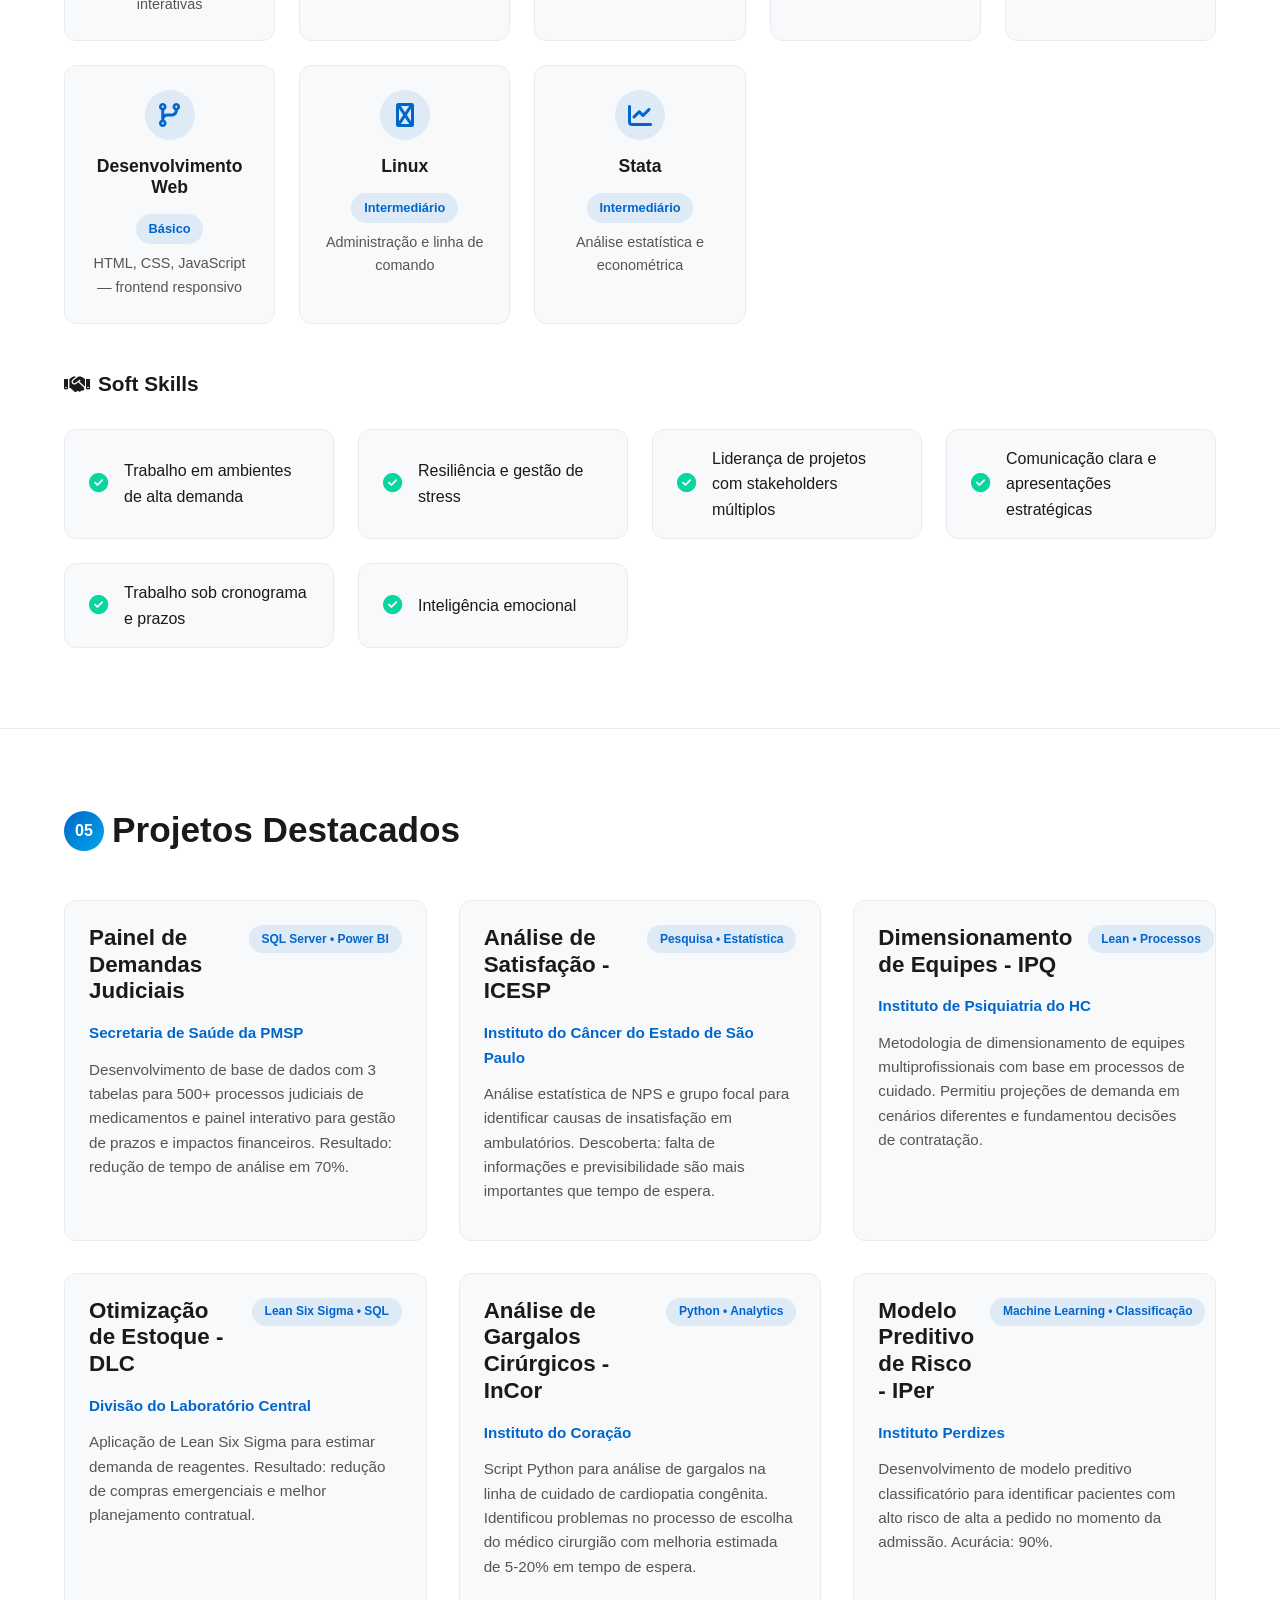
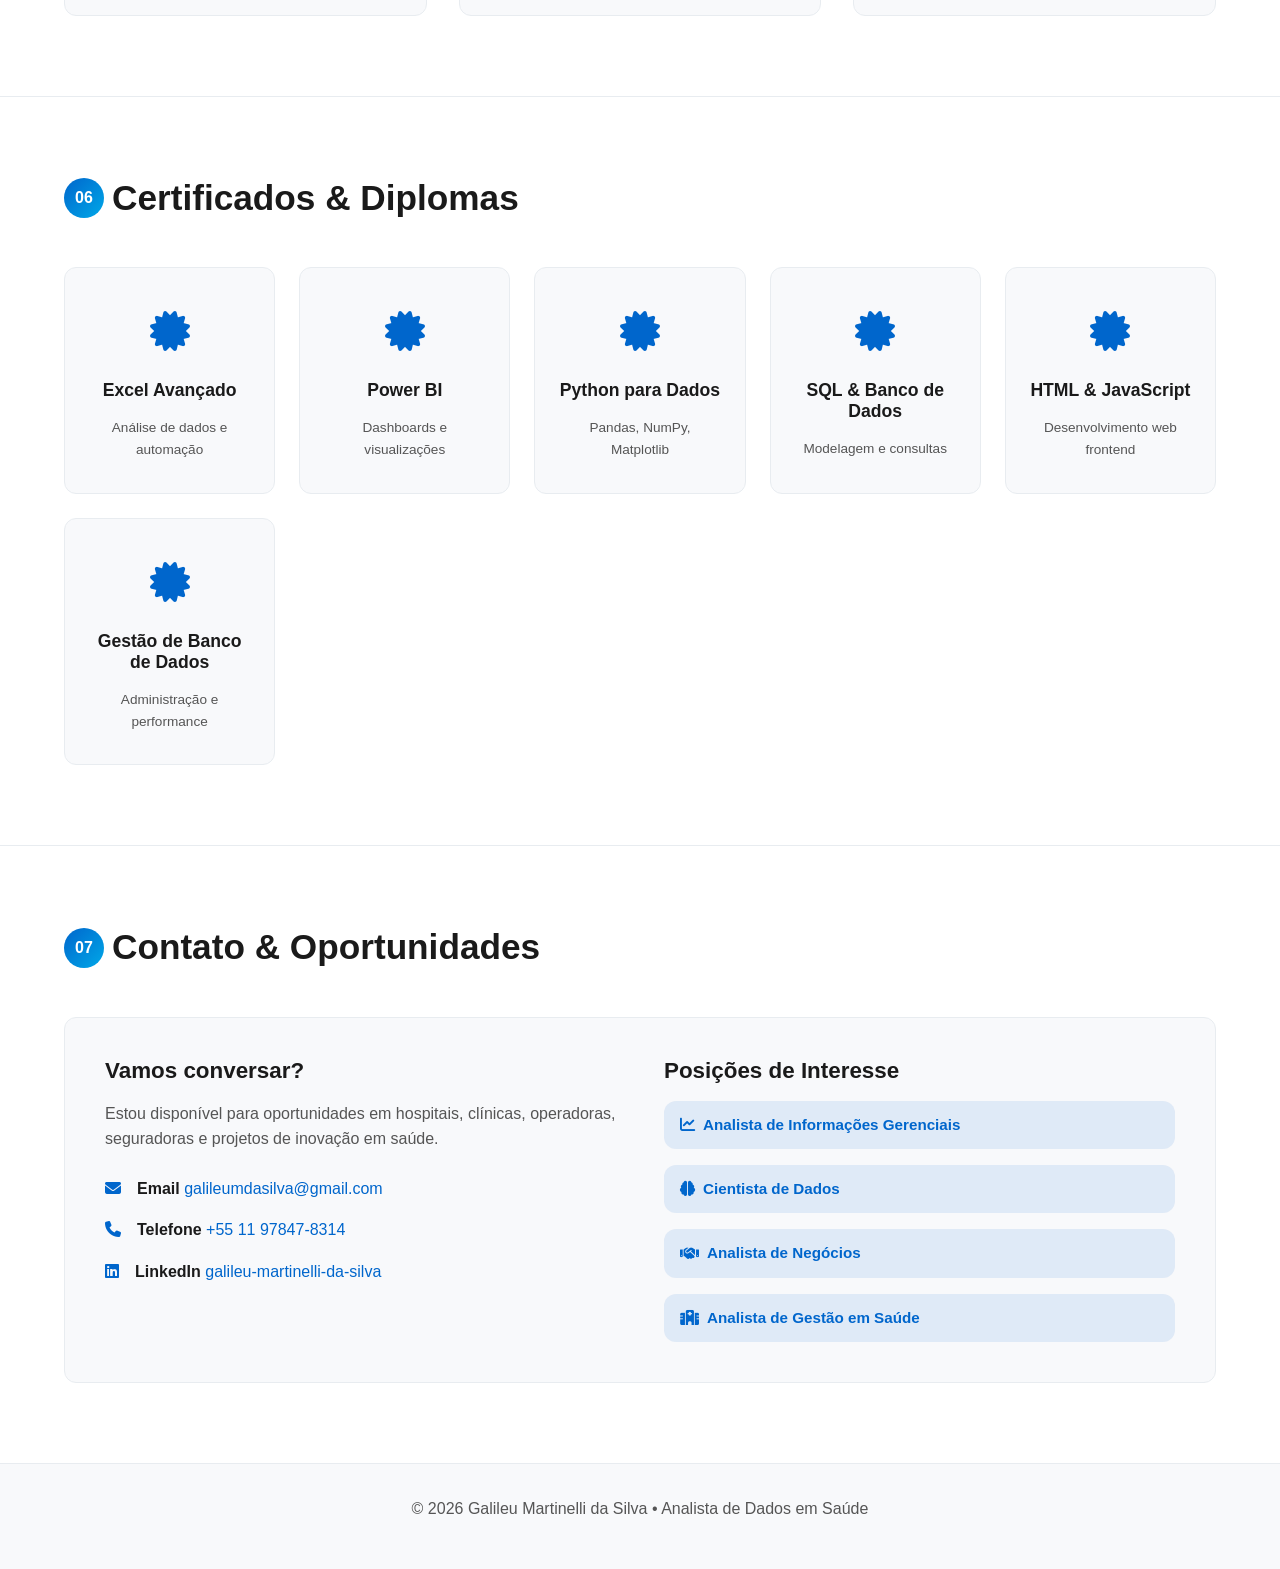
==== commit 0eb8f1b3: "currículo adicionad" ====
--- a/index.html
+++ b/index.html
@@ -55,11 +55,14 @@
                 <a href="https://www.linkedin.com/in/galileu-martinelli/" target="_blank" class="btn btn-secondary">
                   <i class="fab fa-linkedin"></i> LinkedIn
                 </a>
+                <a href="assets/Currículo_Galileu.pdf" class="btn btn-primary" download>
+                  <i class="fas fa-download"></i> Baixar currículo (PDF)
+                </a>
               </div>
             </div>
             <div class="hero-image">
               <div class="image-wrapper">
-                <img src="../../assets/busto.JPG" alt="Galileu Martinelli da Silva in a professional portrait smiling softly against a neutral background" />
+                <img src="assets/busto.JPG" alt="Galileu Martinelli da Silva in a professional portrait smiling softly against a neutral background" />
               </div>
               <div class="hero-card">
                 <p><strong>31 anos</strong> • Bacharel em Saúde Pública • Especialista em Gestão em Saúde</p>
@@ -339,32 +342,32 @@
           </div>
 
           <div class="certs-grid">
-            <a href="../../assets/Certificados/" class="cert-card card" target="_blank">
+            <a href="assets/Certificados/excel_avançado.pdf" class="cert-card card" target="_blank" rel="noopener noreferrer" download>
               <div class="cert-icon"><i class="fas fa-certificate"></i></div>
               <h4>Excel Avançado</h4>
               <p>Análise de dados e automação</p>
             </a>
-            <a href="../../assets/Certificados/" class="cert-card card" target="_blank">
+            <a href="assets/Certificados/power_bi.pdf" class="cert-card card" target="_blank" rel="noopener noreferrer" download>
               <div class="cert-icon"><i class="fas fa-certificate"></i></div>
               <h4>Power BI</h4>
               <p>Dashboards e visualizações</p>
             </a>
-            <a href="../../assets/Certificados/" class="cert-card card" target="_blank">
+            <a href="assets/Certificados/dev_python.pdf" class="cert-card card" target="_blank" rel="noopener noreferrer" download>
               <div class="cert-icon"><i class="fas fa-certificate"></i></div>
               <h4>Python para Dados</h4>
               <p>Pandas, NumPy, Matplotlib</p>
             </a>
-            <a href="../../assets/Certificados/" class="cert-card card" target="_blank">
+            <a href="assets/Certificados/modelagem_dados.pdf" class="cert-card card" target="_blank" rel="noopener noreferrer" download>
               <div class="cert-icon"><i class="fas fa-certificate"></i></div>
               <h4>SQL & Banco de Dados</h4>
               <p>Modelagem e consultas</p>
             </a>
-            <a href="../../assets/Certificados/" class="cert-card card" target="_blank">
+            <a href="assets/Certificados/html_js.pdf" class="cert-card card" target="_blank" rel="noopener noreferrer" download>
               <div class="cert-icon"><i class="fas fa-certificate"></i></div>
               <h4>HTML & JavaScript</h4>
               <p>Desenvolvimento web frontend</p>
             </a>
-            <a href="../../assets/Certificados/" class="cert-card card" target="_blank">
+            <a href="assets/Certificados/implentando_banco_de_dados.pdf" class="cert-card card" target="_blank" rel="noopener noreferrer" download>
               <div class="cert-icon"><i class="fas fa-certificate"></i></div>
               <h4>Gestão de Banco de Dados</h4>
               <p>Administração e performance</p>
--- a/style.css
+++ b/style.css
@@ -42,19 +42,6 @@
     'Ubuntu', 'Cantarell', 'Fira Sans', 'Droid Sans', 'Helvetica Neue', sans-serif;
 }
 
-/* Dark mode by default */
-@media (prefers-color-scheme: dark) {
-  :root {
-    --bg-primary: var(--dark-bg);
-    --bg-secondary: var(--dark-surface);
-    --bg-tertiary: var(--dark-surface-light);
-    --text-primary: var(--dark-text);
-    --text-secondary: var(--dark-text-secondary);
-    --text-tertiary: #828d9c;
-    --text-light: #4a5568;
-  }
-}
-
 /* ==================== RESET ==================== */
 * {
   margin: 0;
@@ -336,6 +323,7 @@
   display: flex;
   flex-direction: column;
   gap: 1.5rem;
+  align-items: center;
 }
 
 .image-wrapper {
@@ -344,12 +332,17 @@
   border-radius: var(--radius-lg);
   overflow: hidden;
   box-shadow: var(--shadow-lg);
+  max-width: 540px;
+  min-height: 520px;
+  width: 100%;
+  margin: 0 auto;
 }
 
 .image-wrapper img {
   width: 100%;
   height: 100%;
-  object-fit: cover;
+  object-fit: contain;
+  object-position: center;
   transition: var(--transition);
 }
 
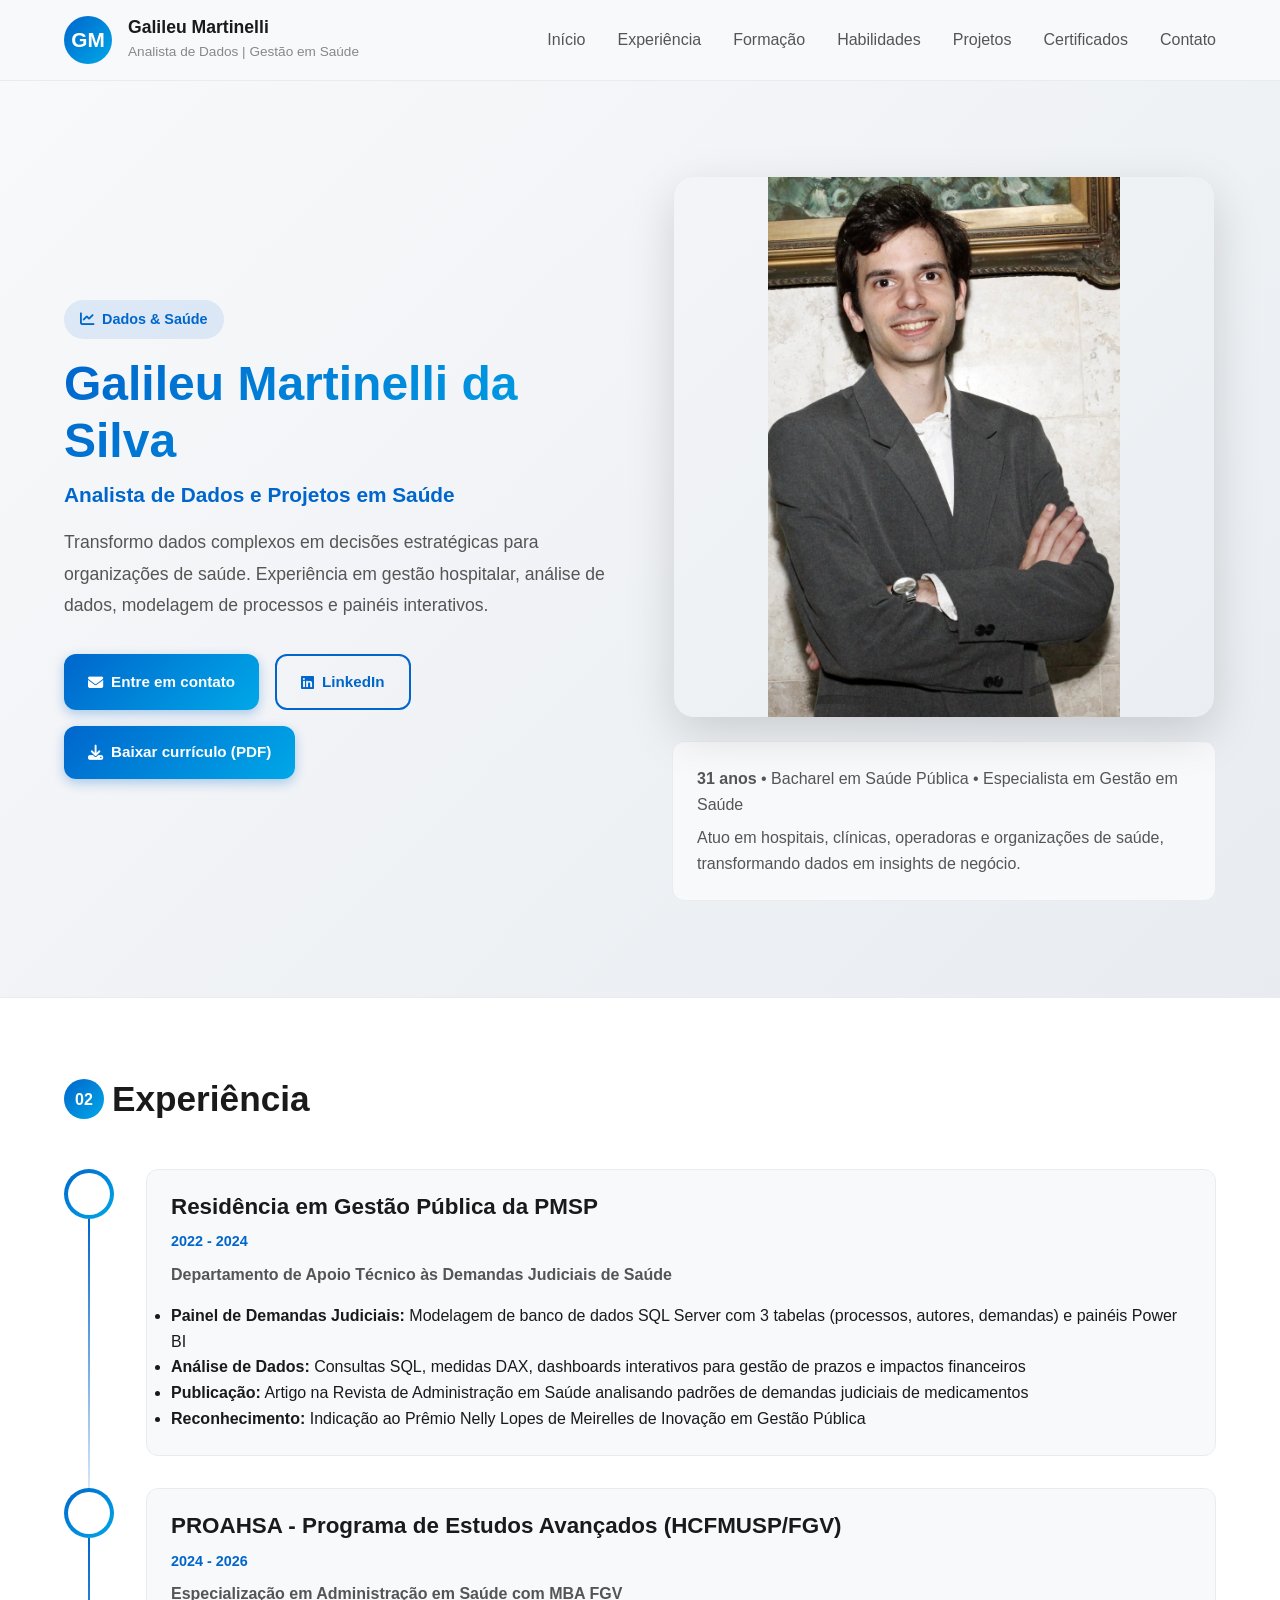
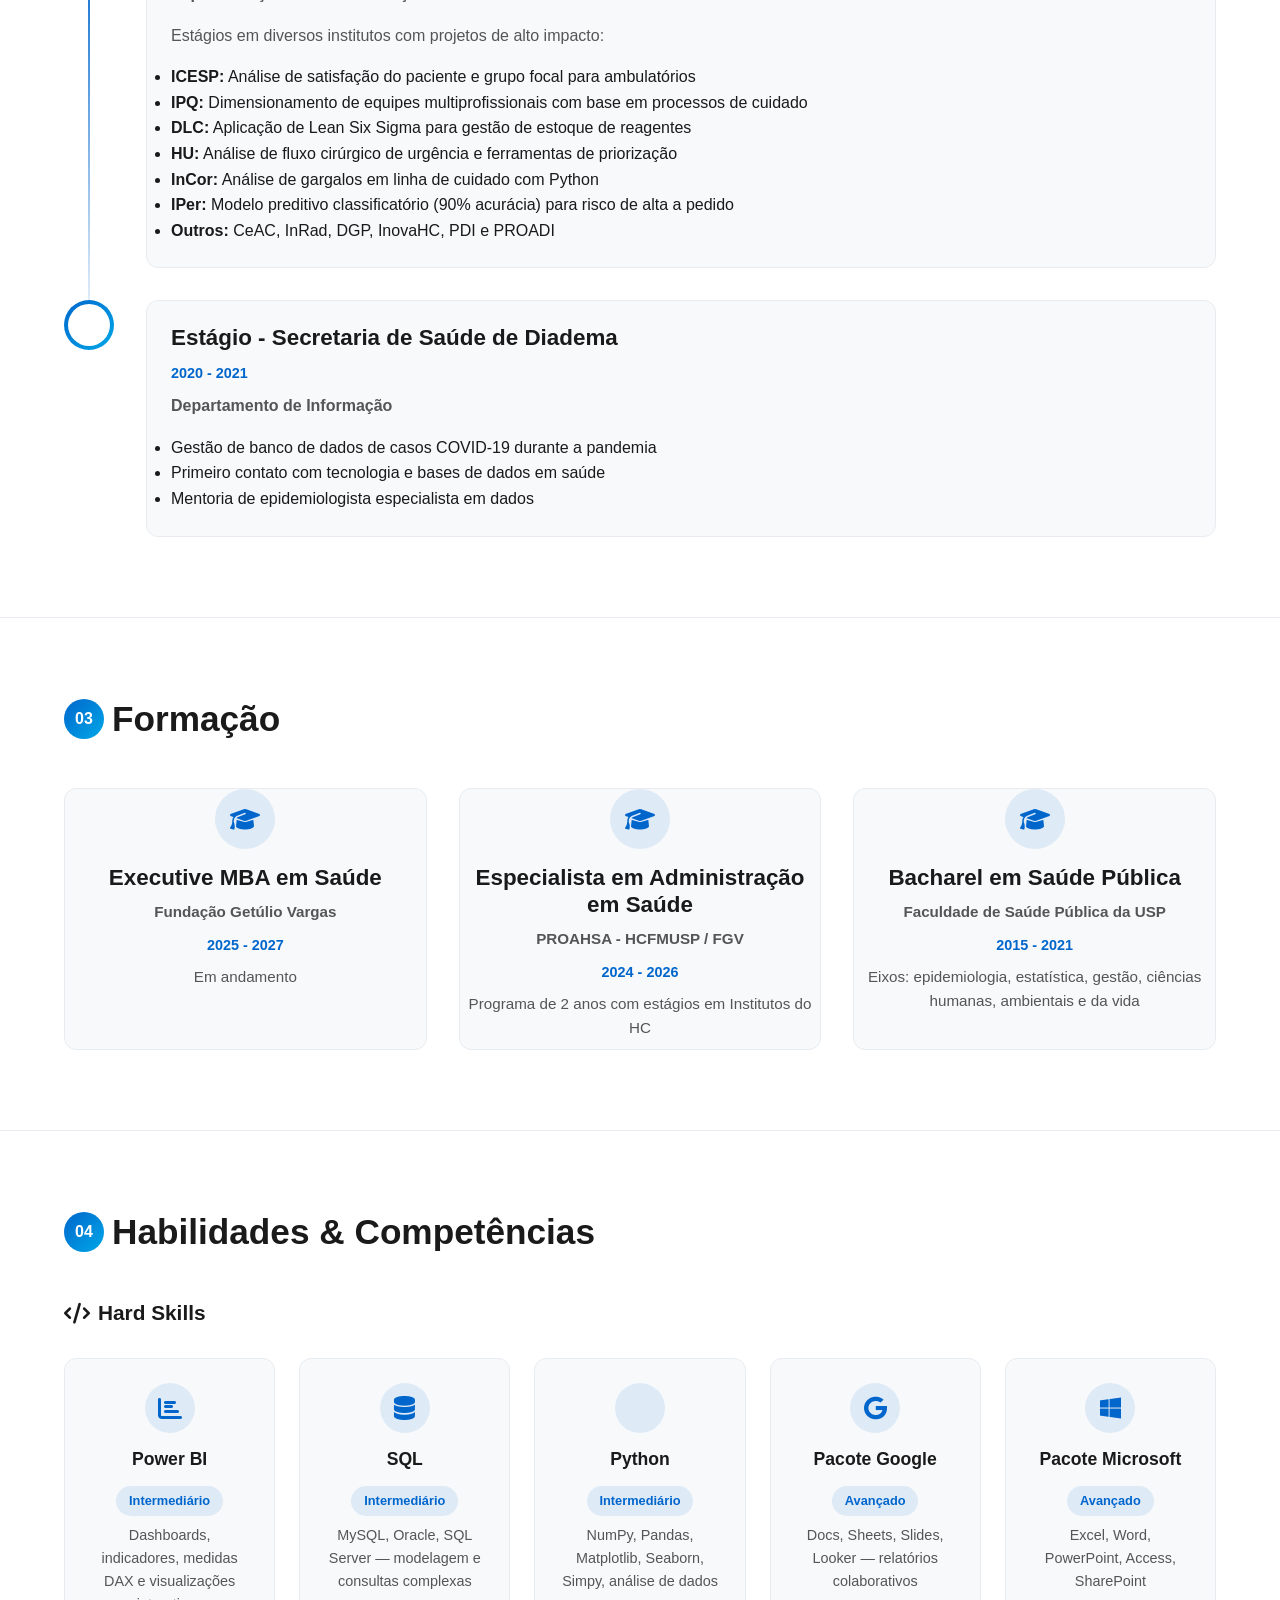
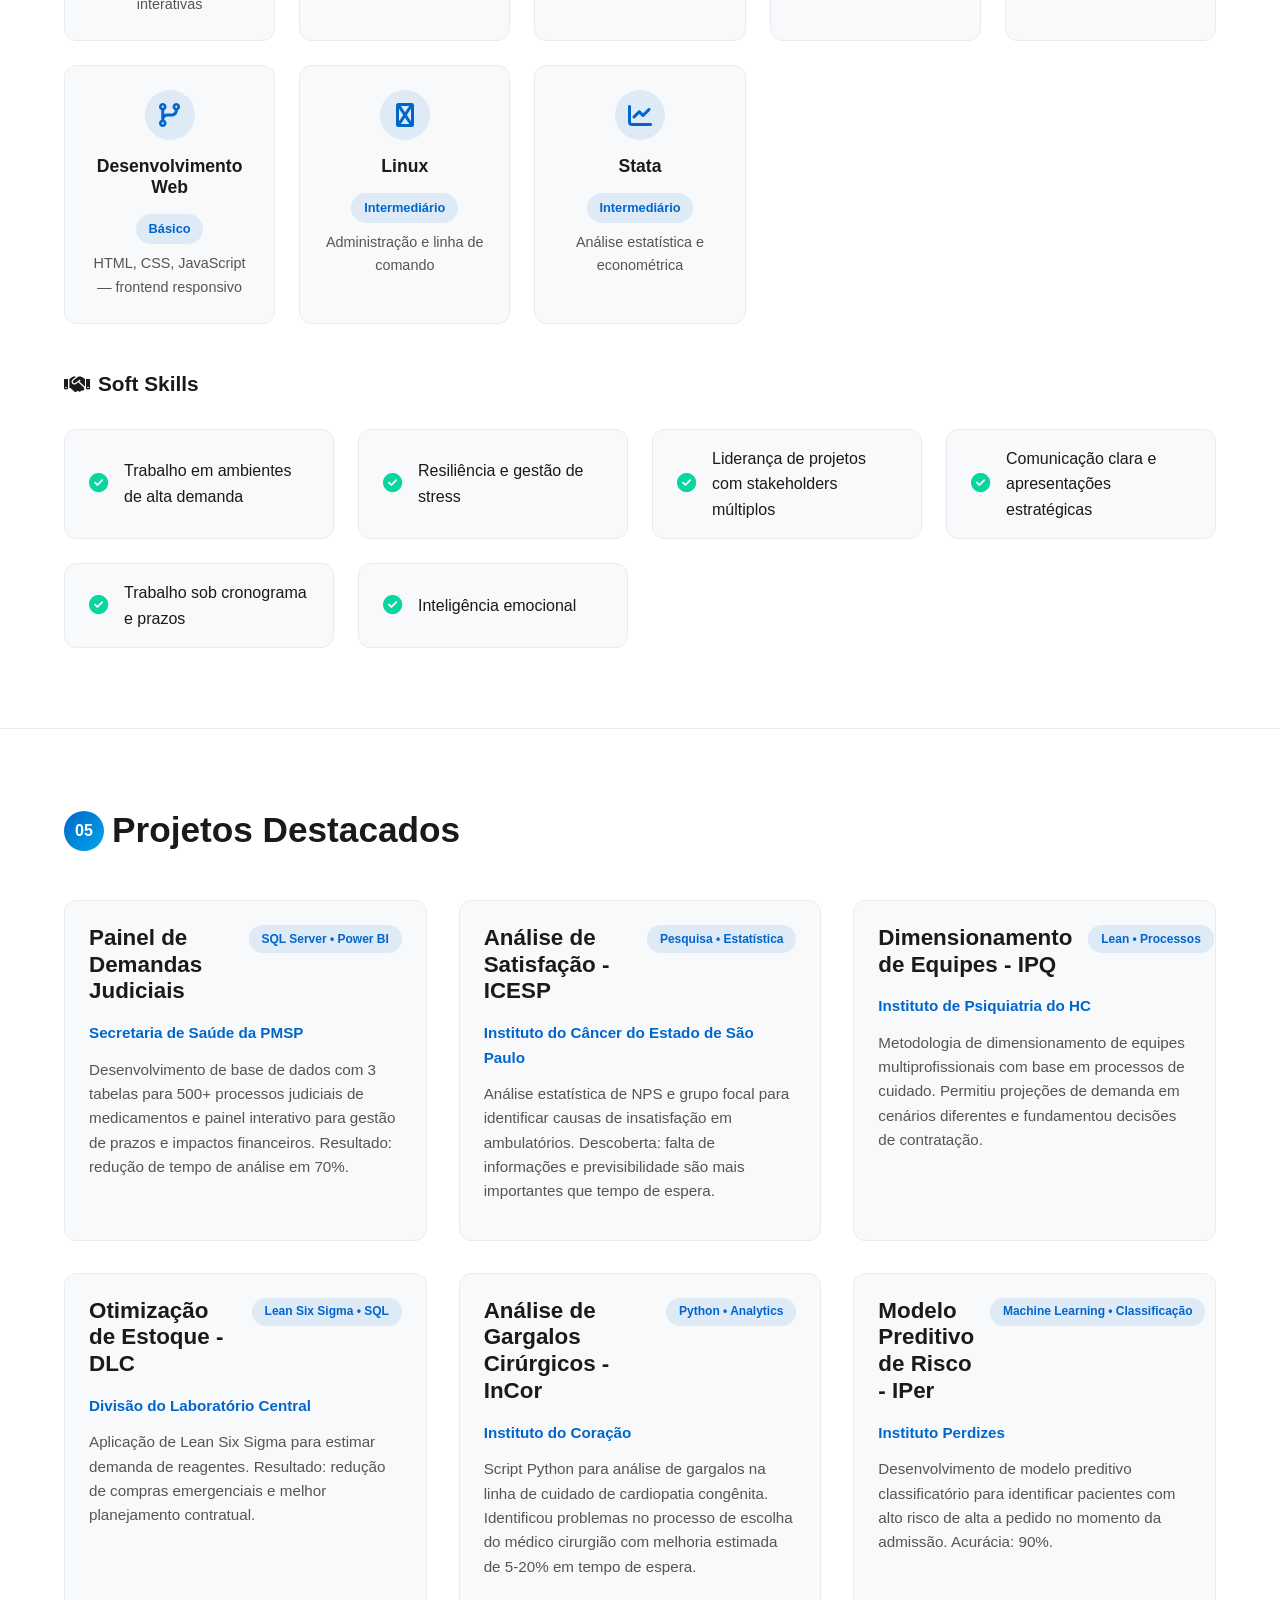
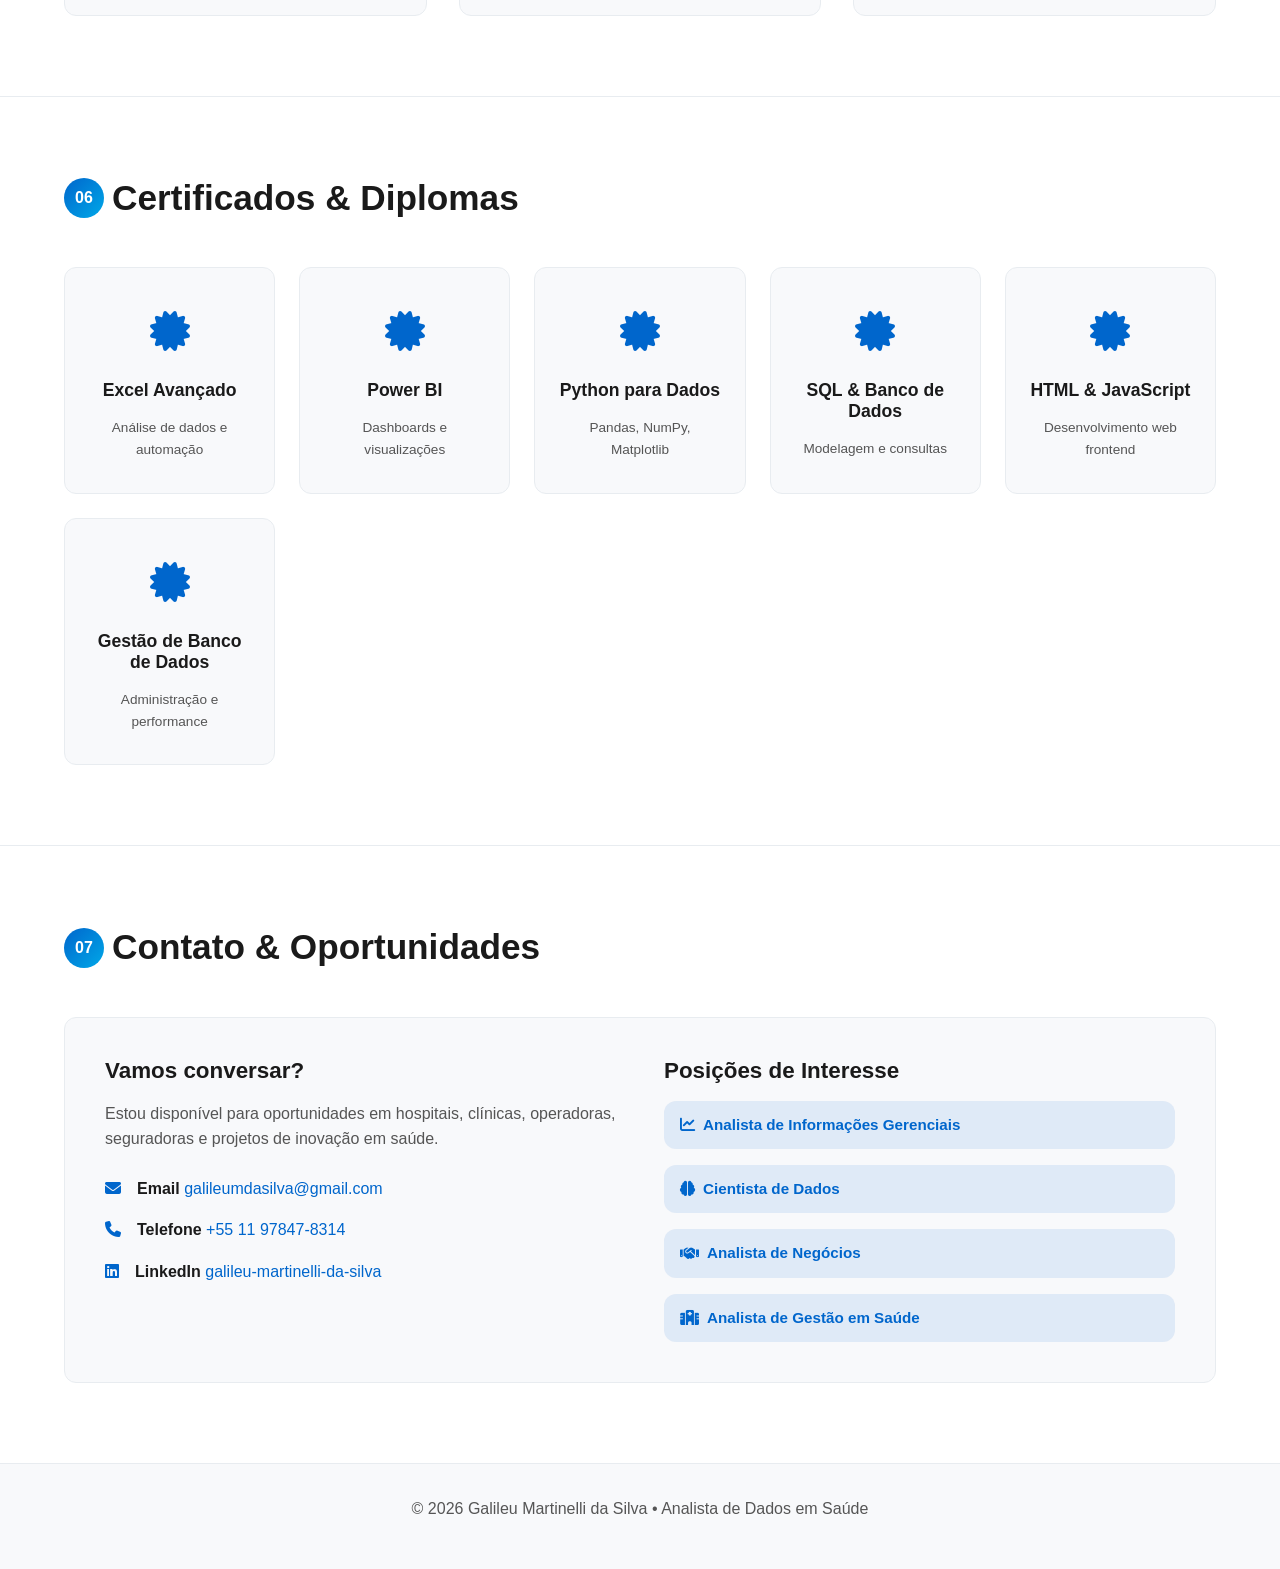
==== commit 98d726f0: "arrumado" ====
--- a/index.html
+++ b/index.html
@@ -153,7 +153,7 @@
               <h3>Especialista em Administração em Saúde</h3>
               <p><strong>PROAHSA - HCFMUSP / FGV</strong></p>
               <span class="date">2024 - 2026</span>
-              <p>Programa de 2 anos com estágios em institutos do HC</p>
+              <p>Programa de 2 anos com estágios em Institutos do HC</p>
             </div>
 
             <div class="education-card card">
@@ -161,7 +161,7 @@
               <h3>Bacharel em Saúde Pública</h3>
               <p><strong>Faculdade de Saúde Pública da USP</strong></p>
               <span class="date">2015 - 2021</span>
-              <p>Eixos: epidemiologia, estatística, gestão, ciências humanas e ambientais</p>
+              <p>Eixos: epidemiologia, estatística, gestão, ciências humanas, ambientais e da vida</p>
             </div>
           </div>
         </div>
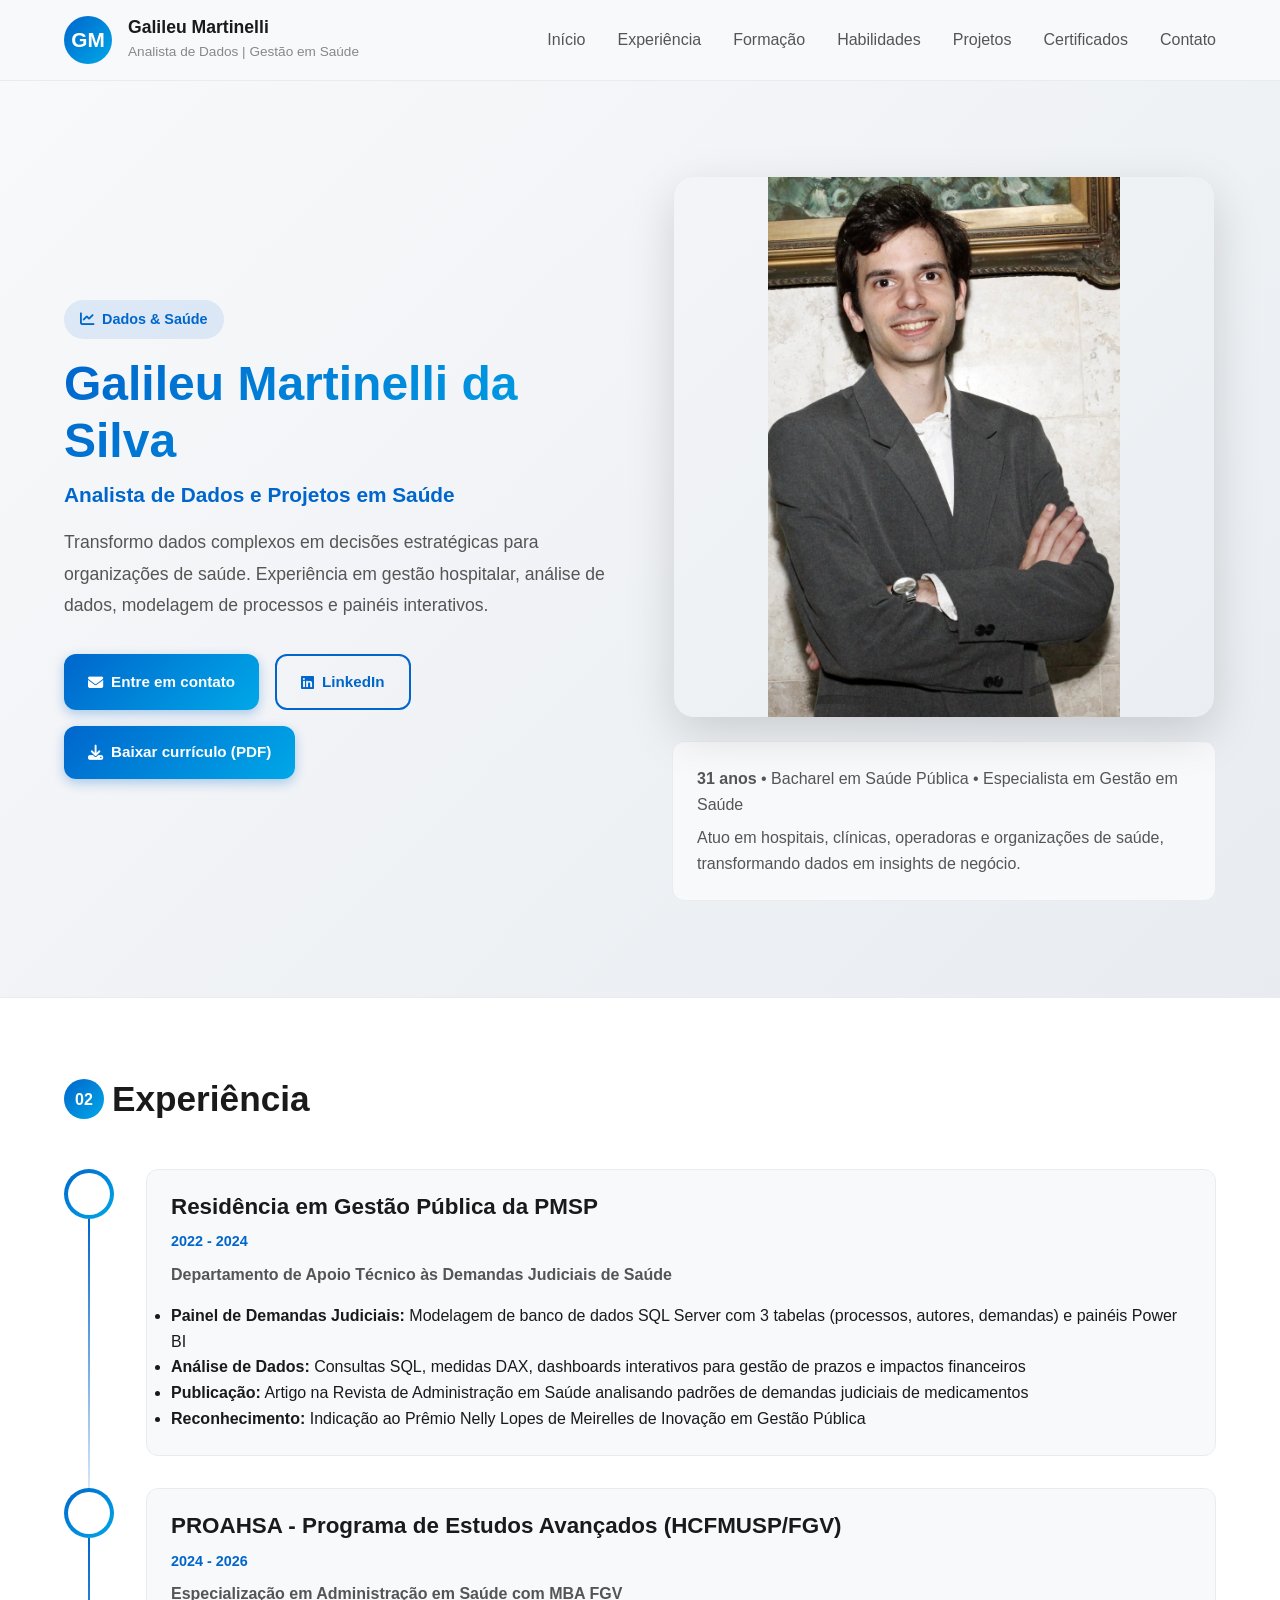
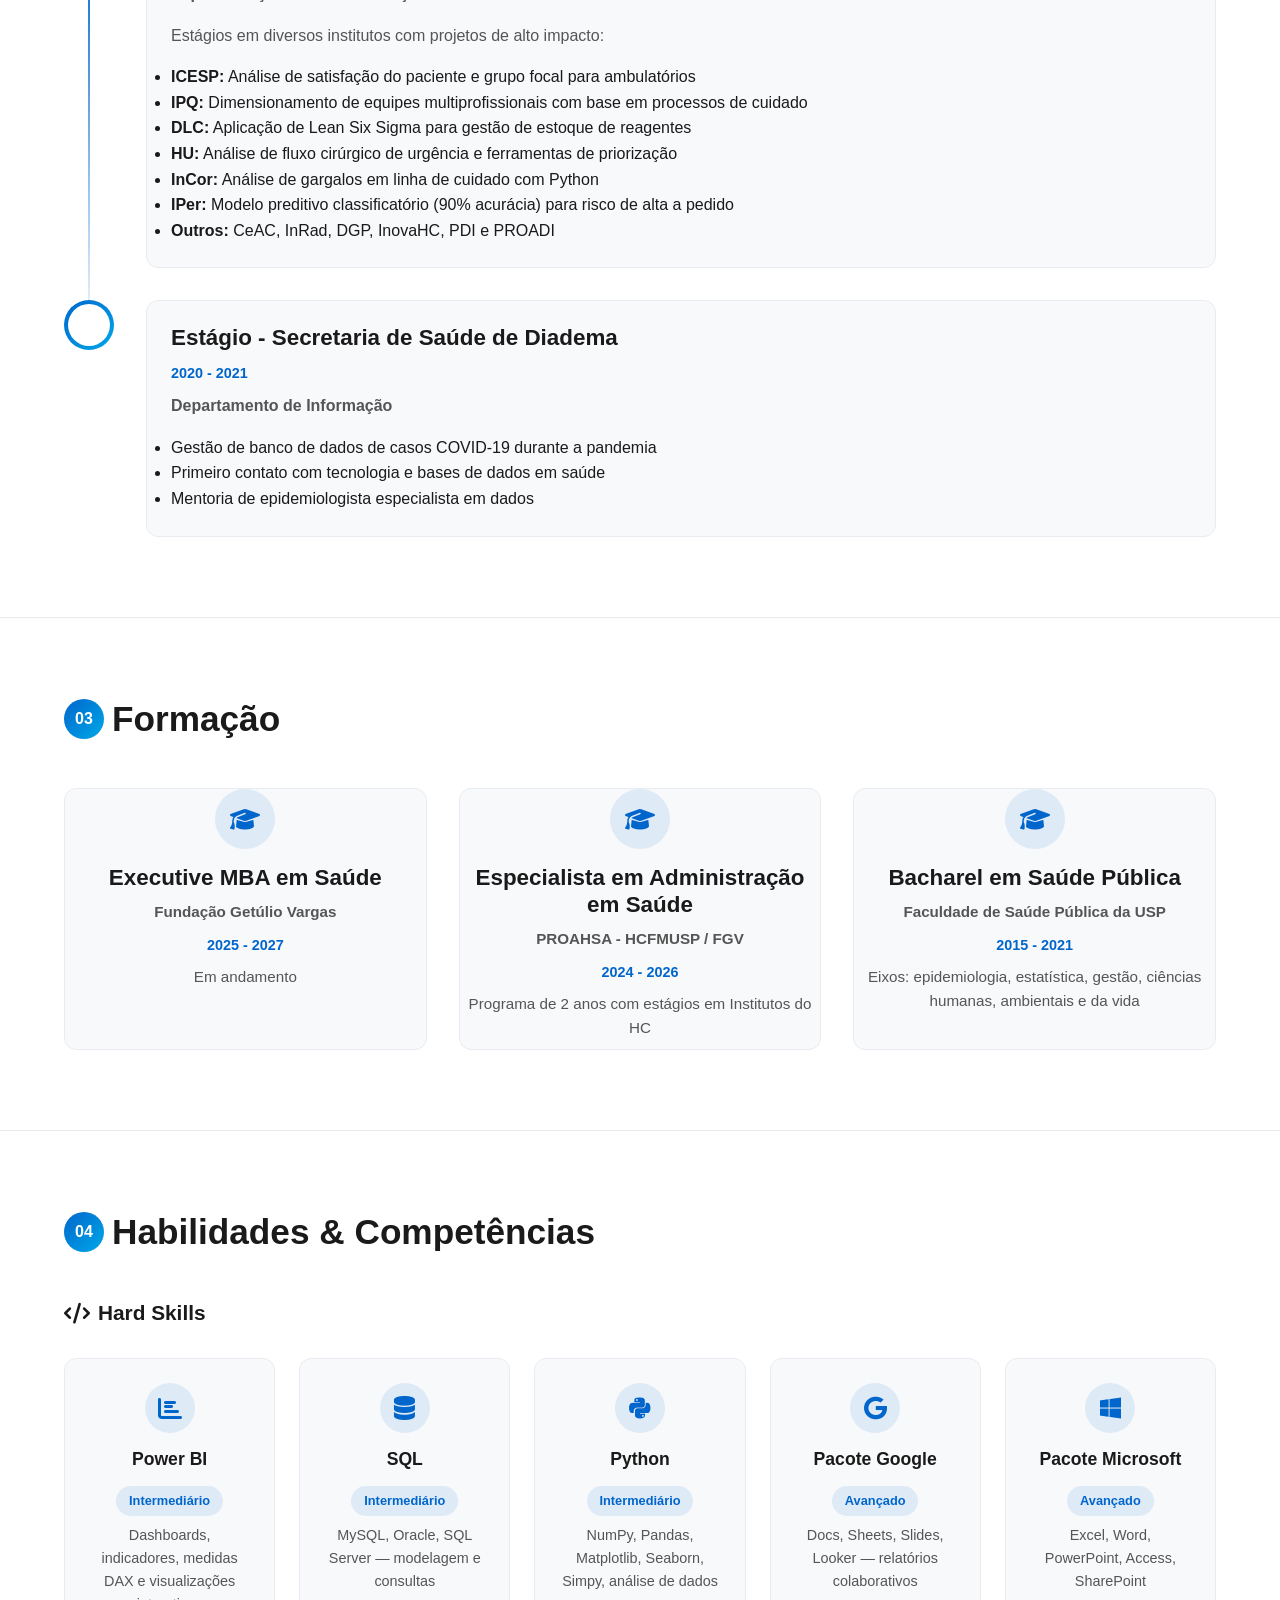
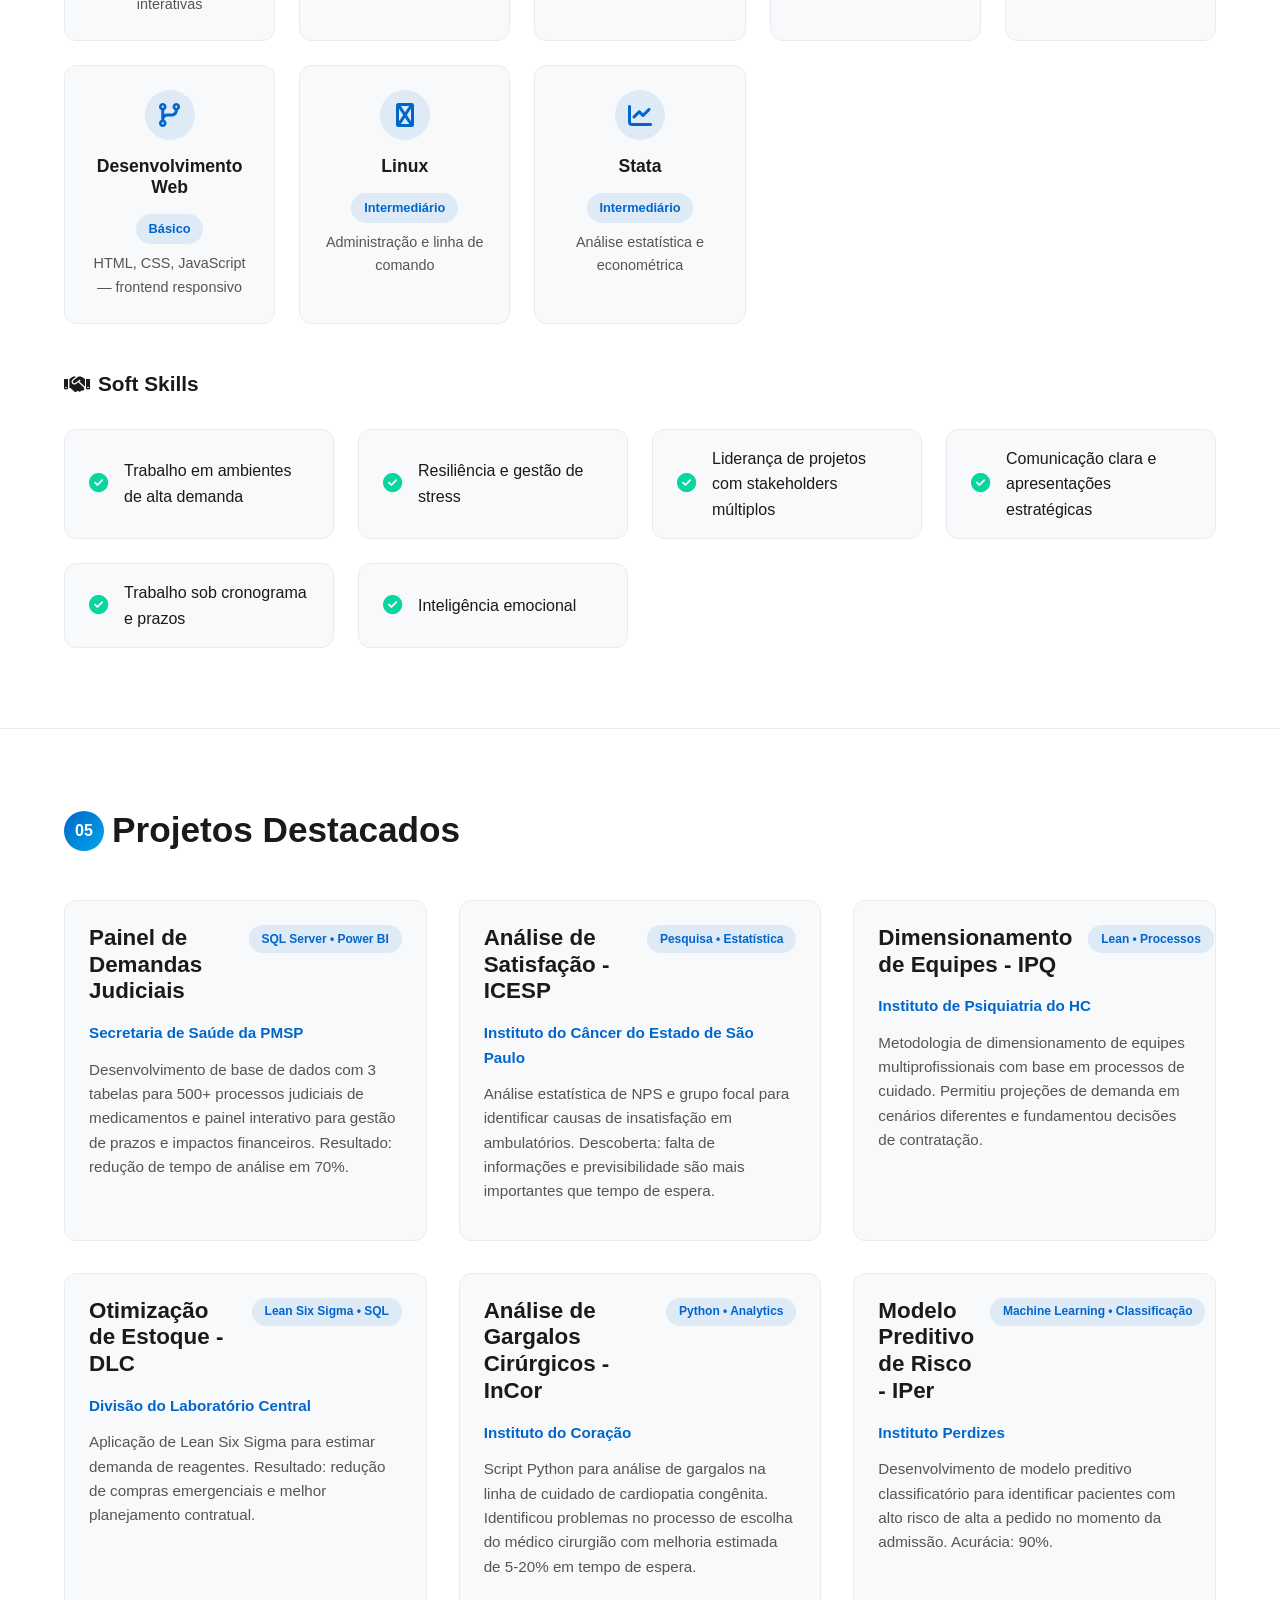
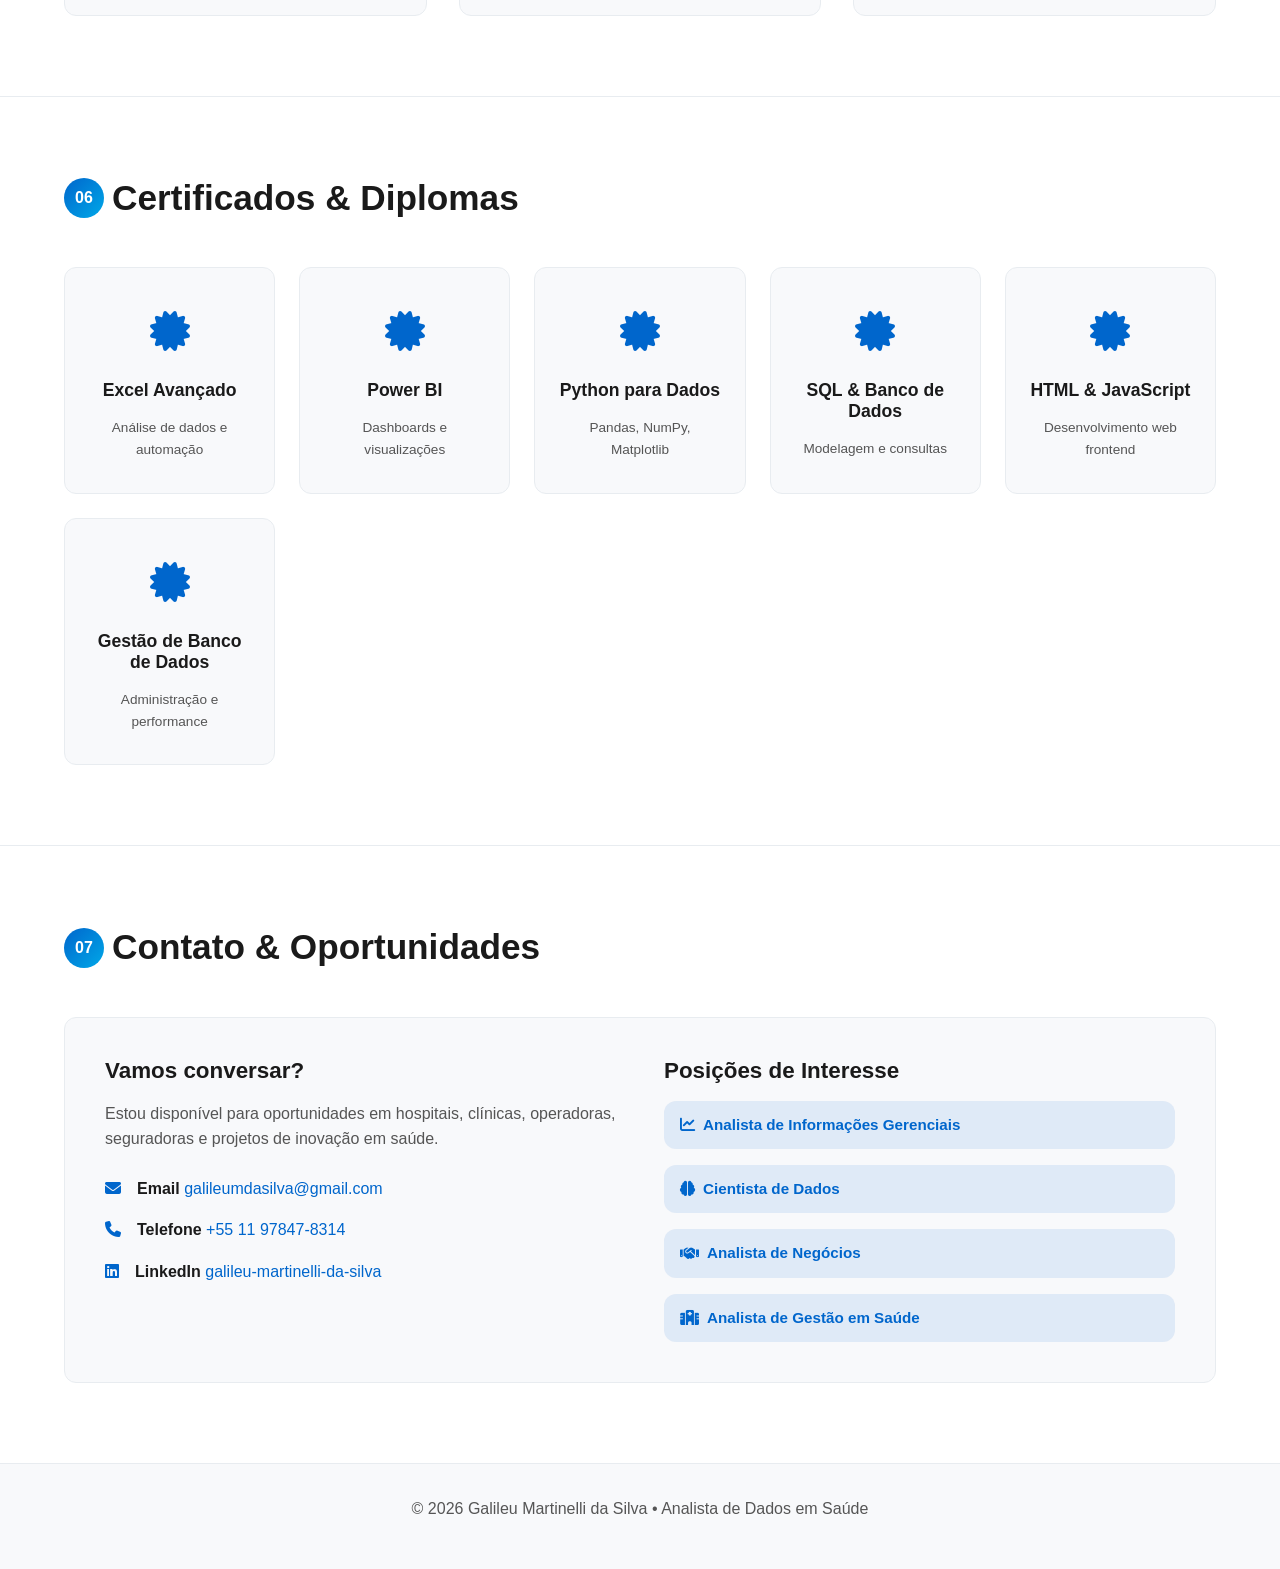
==== commit bc81e8cf: "icone" ====
--- a/index.html
+++ b/index.html
@@ -189,11 +189,11 @@
                   <div class="skill-icon"><i class="fas fa-database"></i></div>
                   <h4>SQL</h4>
                   <span class="level">Intermediário</span>
-                  <p>MySQL, Oracle, SQL Server — modelagem e consultas complexas</p>
-                </div>
-
-                <div class="skill-card">
-                  <div class="skill-icon"><i class="fas fa-snake"></i></div>
+                  <p>MySQL, Oracle, SQL Server — modelagem e consultas</p>
+                </div>
+
+                <div class="skill-card">
+                  <div class="skill-icon"><i class="fab fa-python"></i></div>
                   <h4>Python</h4>
                   <span class="level">Intermediário</span>
                   <p>NumPy, Pandas, Matplotlib, Seaborn, Simpy, análise de dados</p>
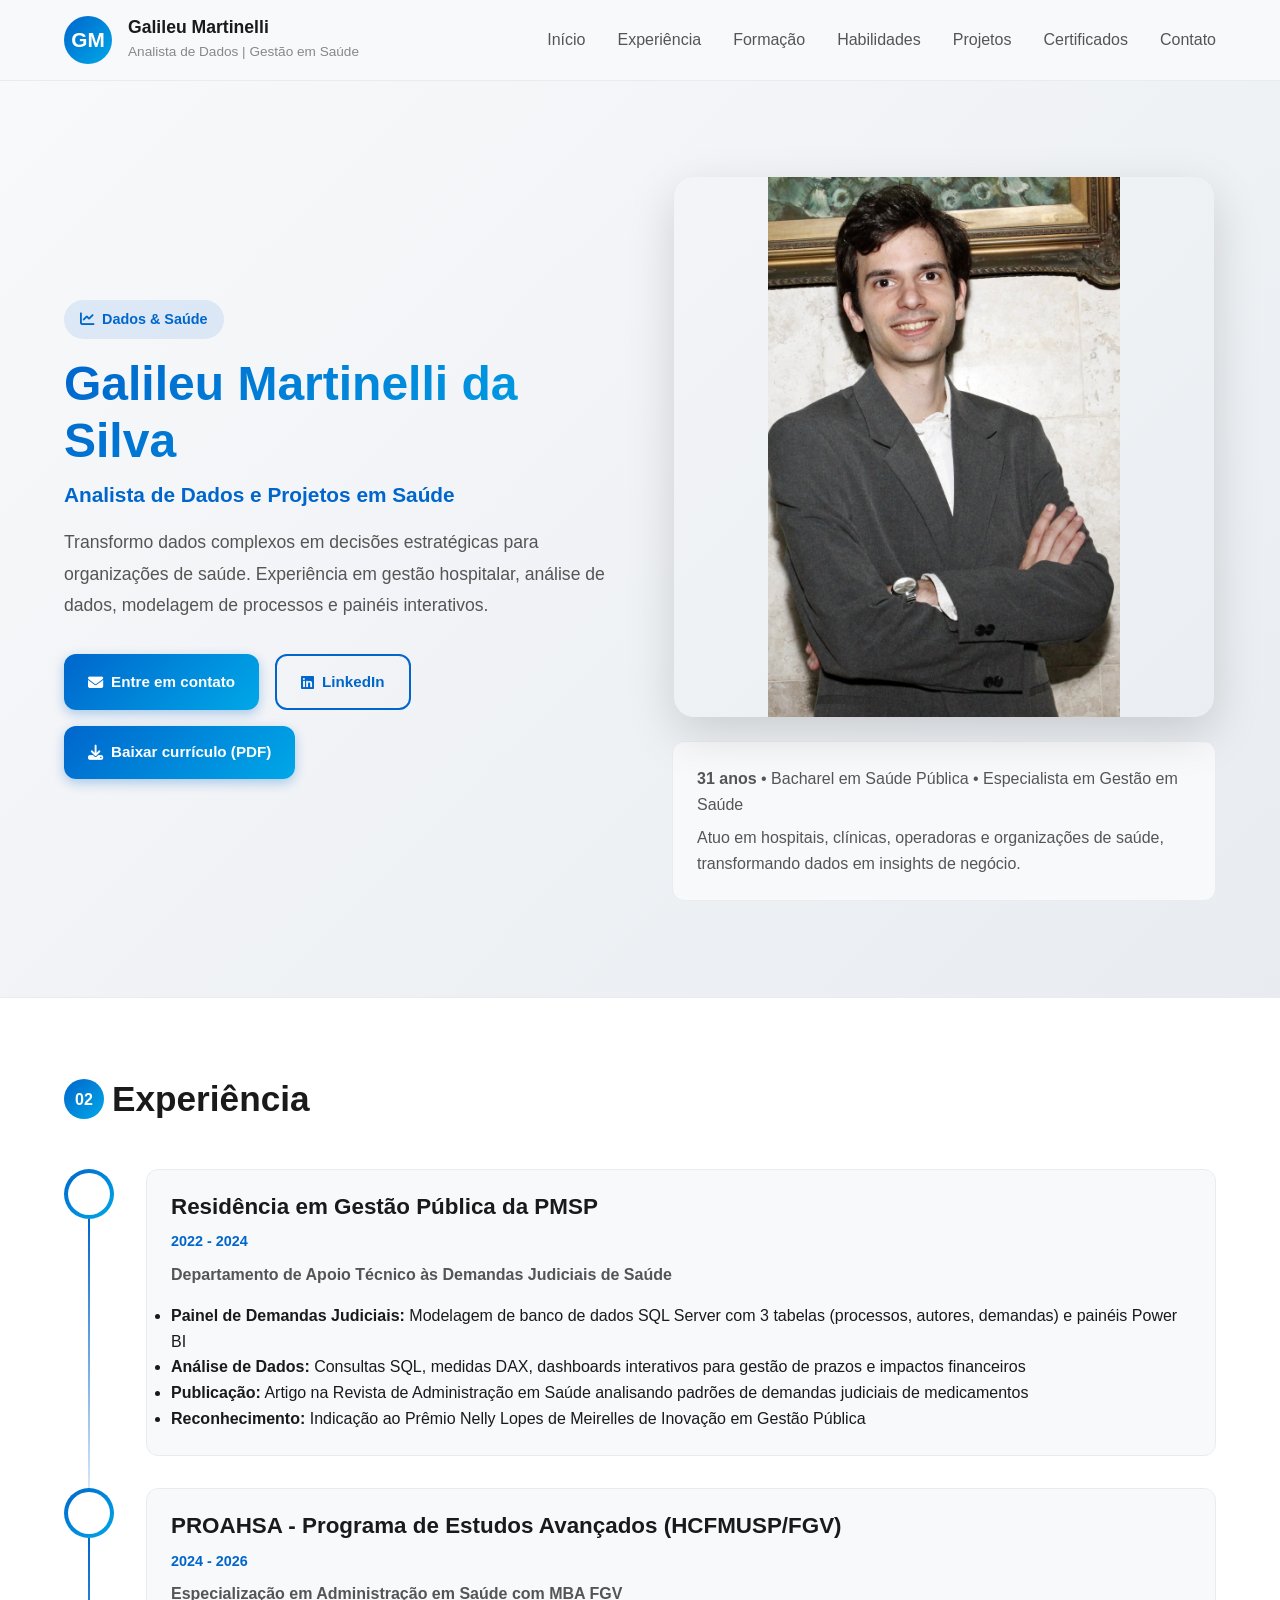
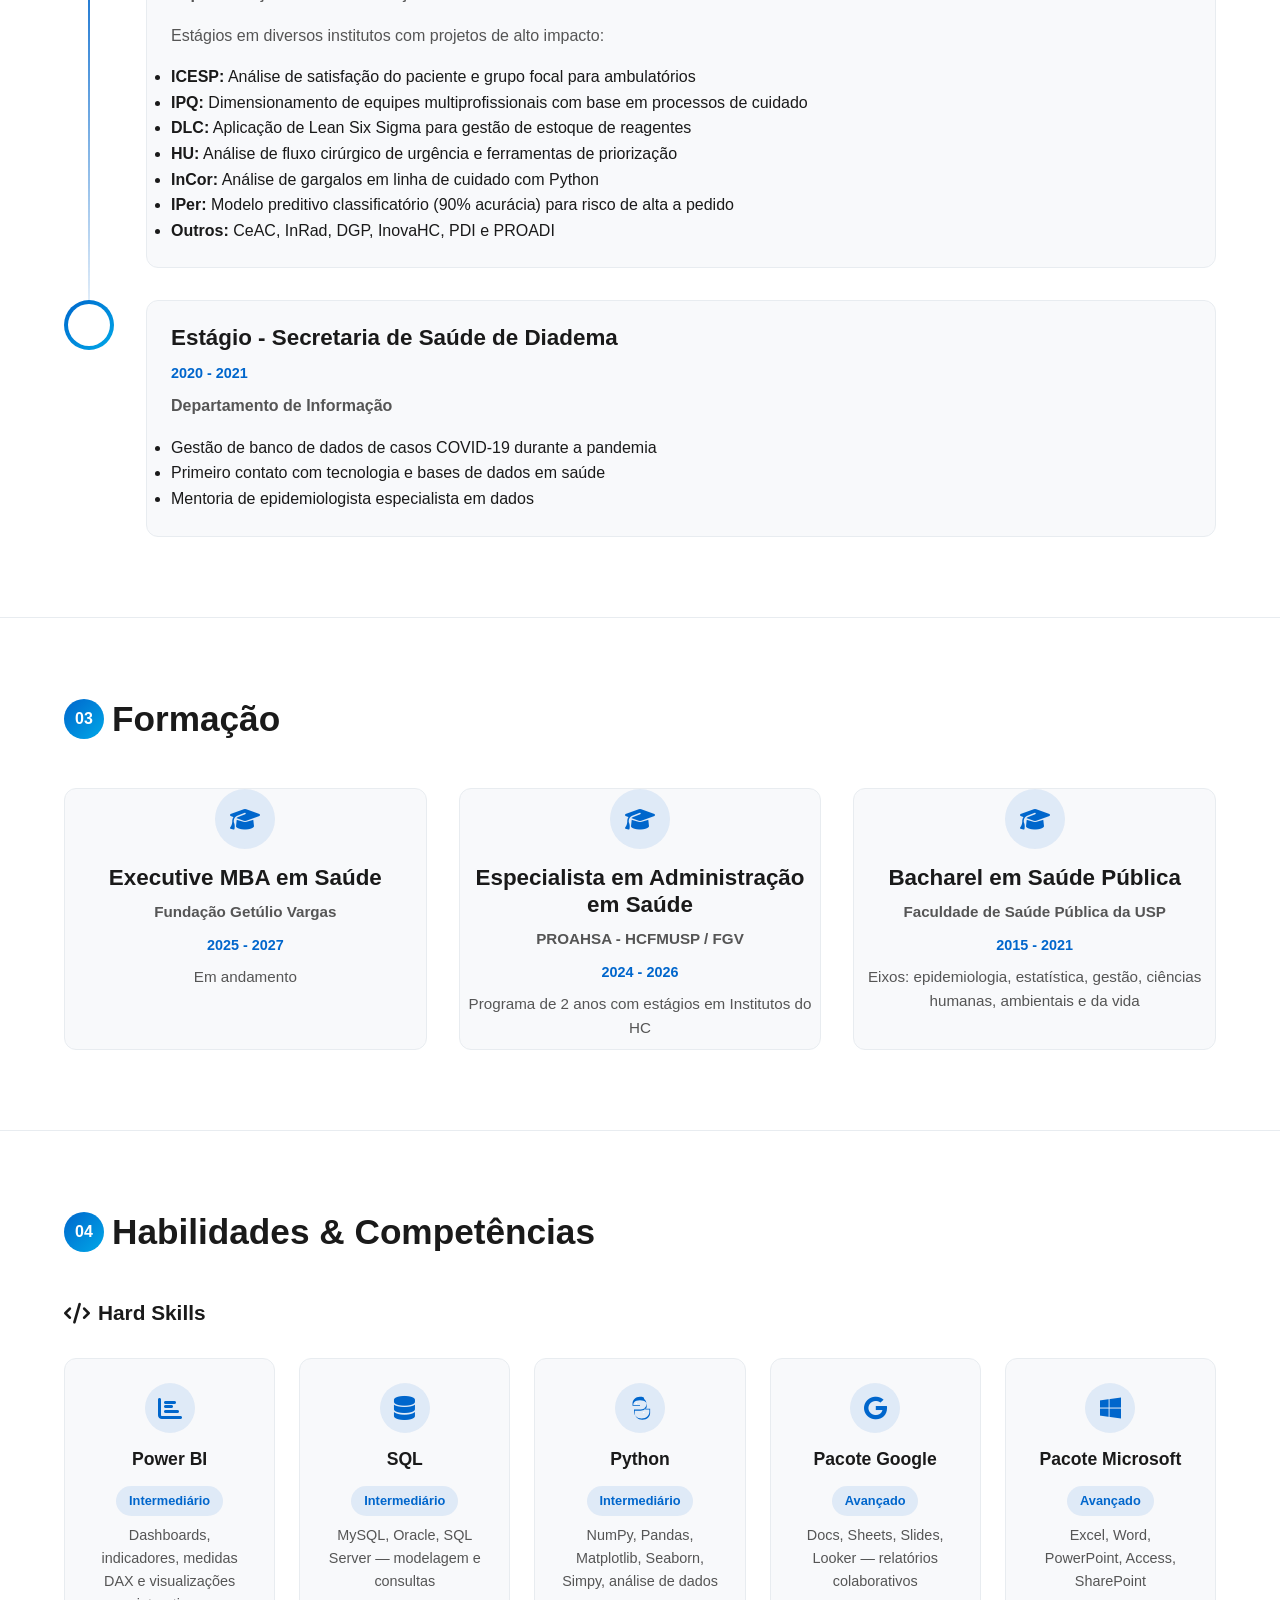
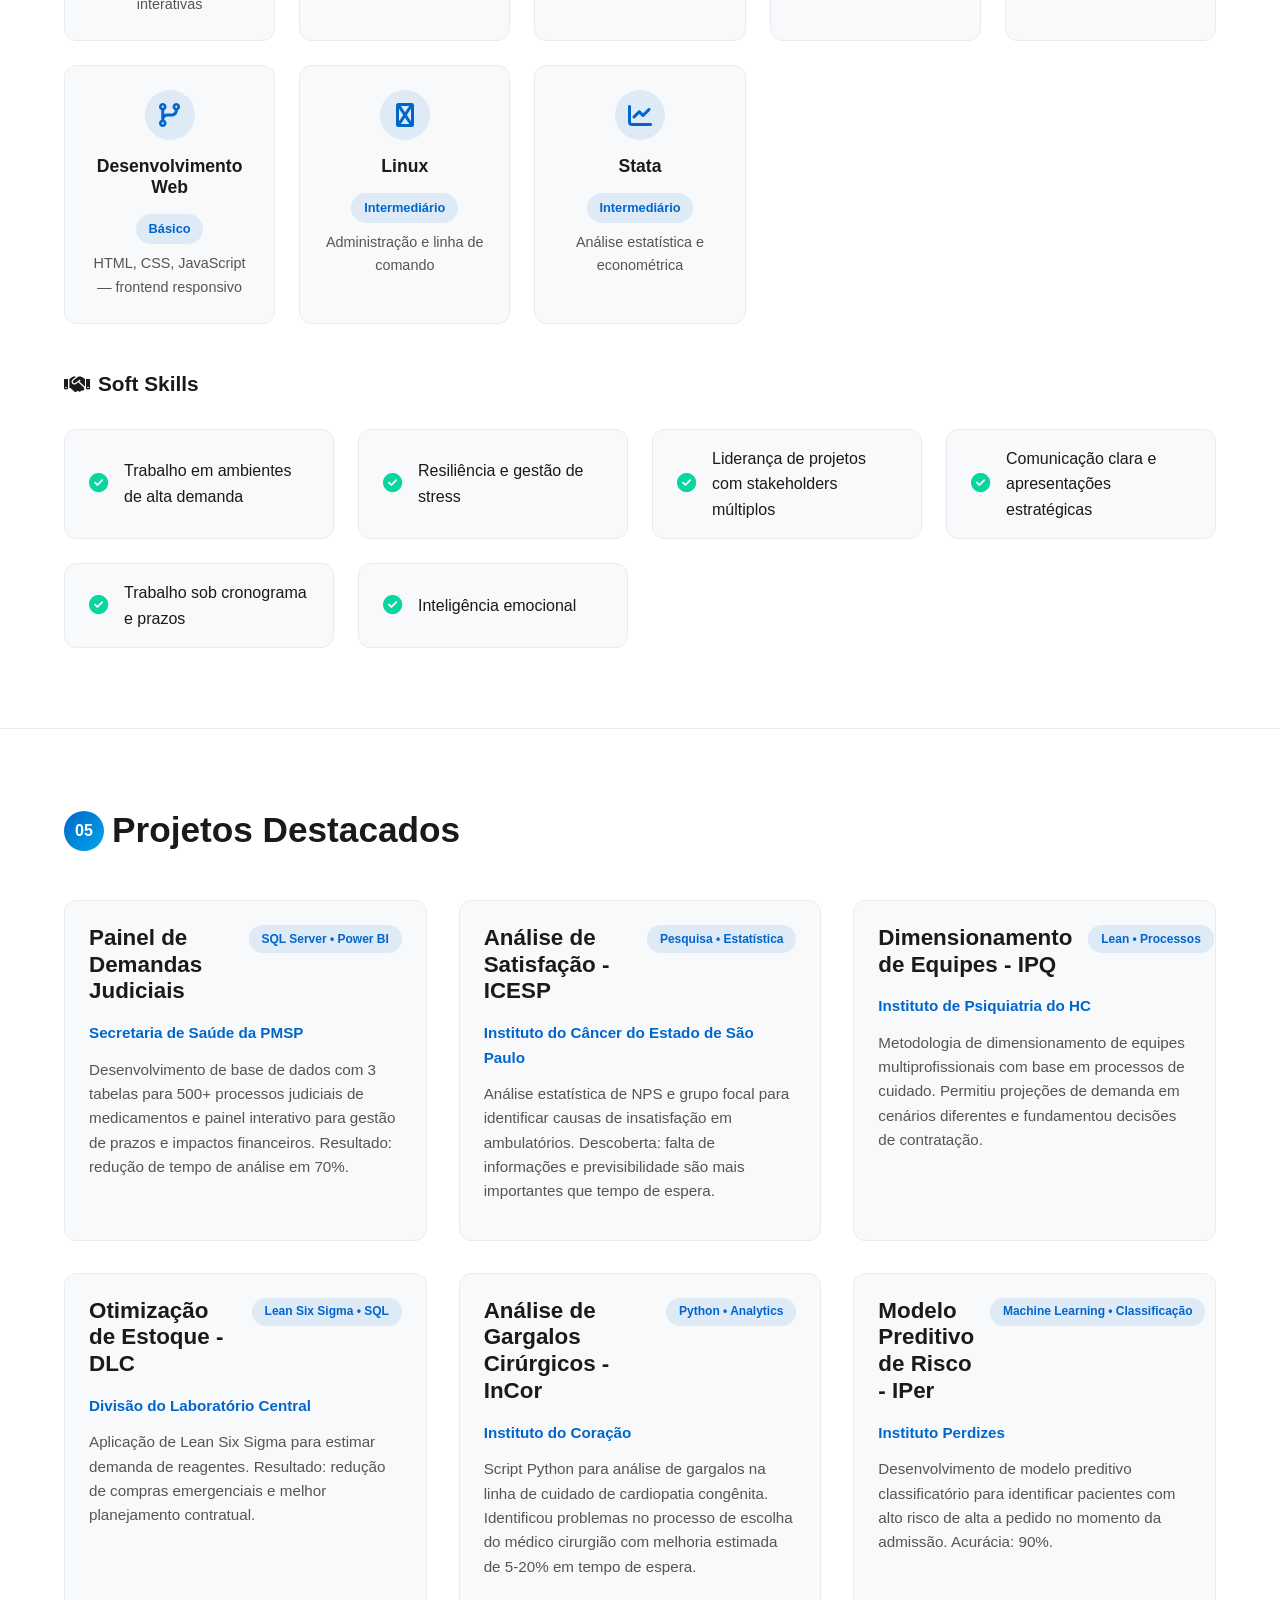
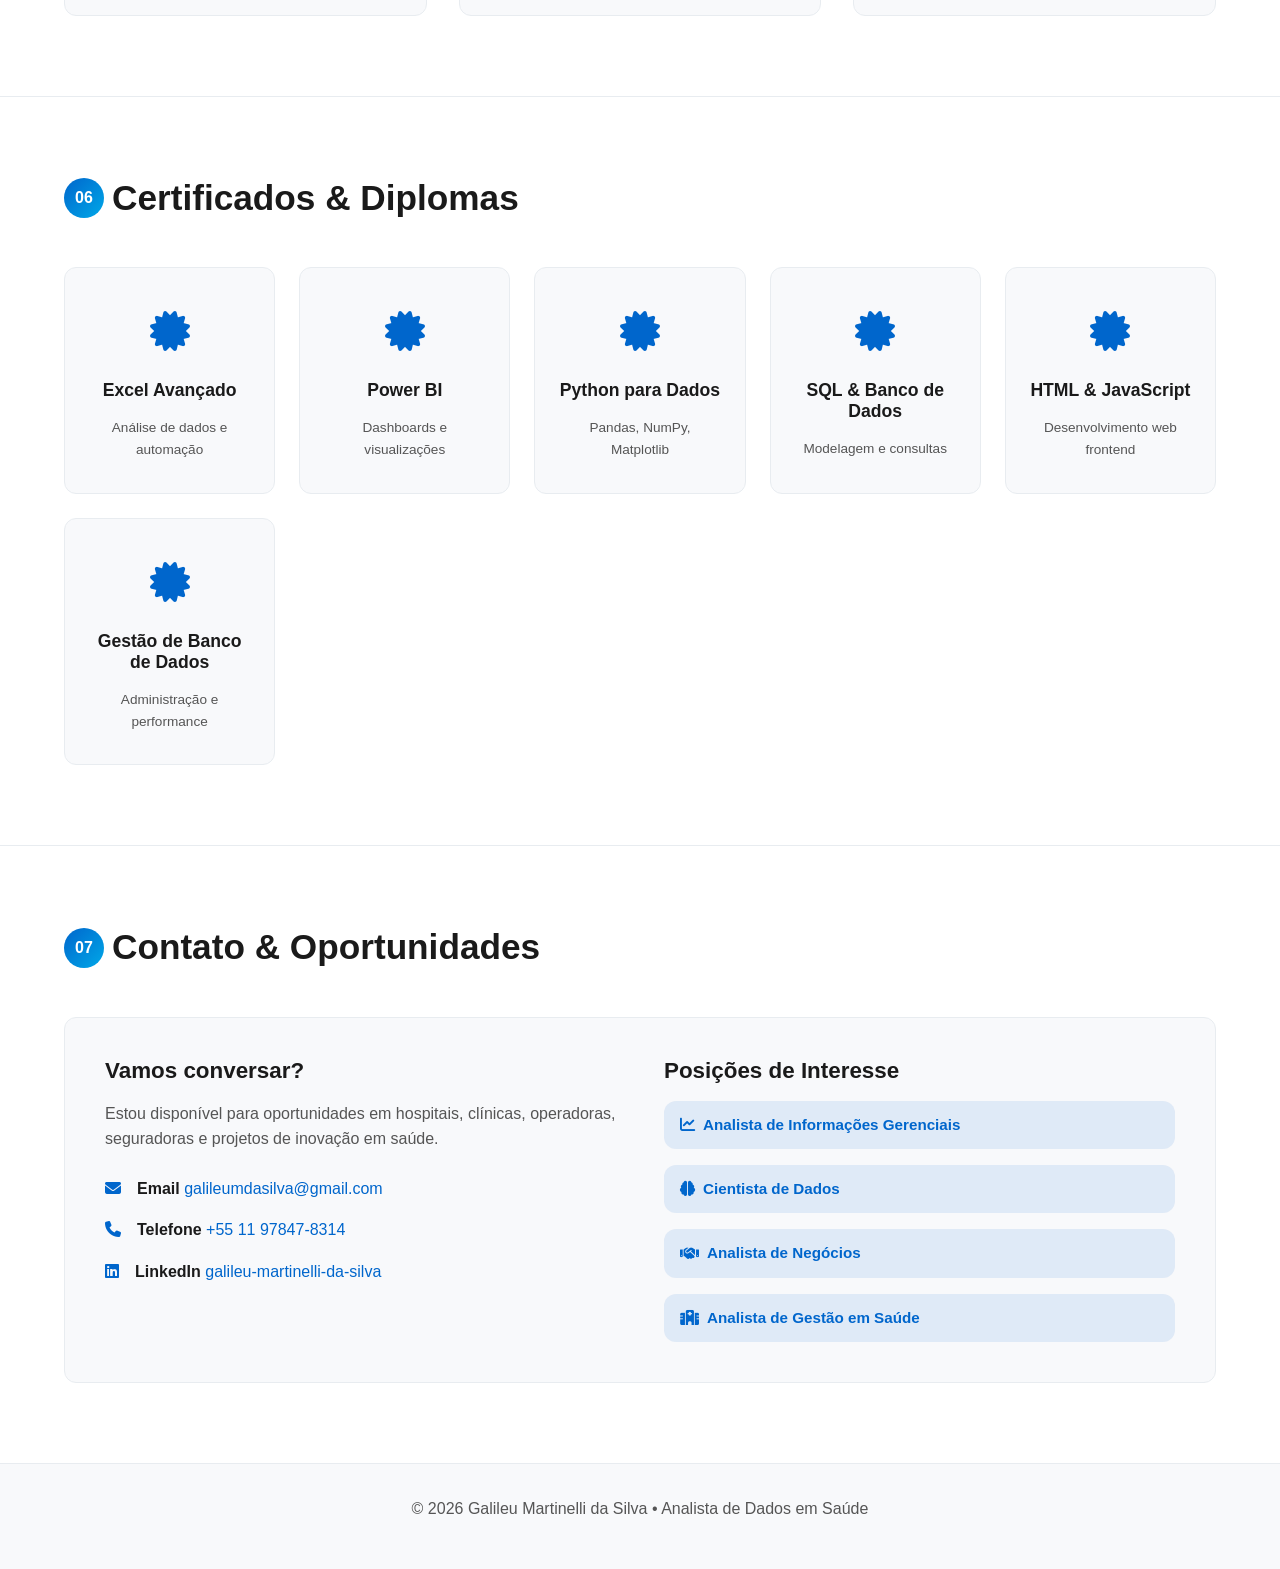
==== commit 610cb195: "versão final" ====
--- a/index.html
+++ b/index.html
@@ -193,7 +193,15 @@
                 </div>
 
                 <div class="skill-card">
-                  <div class="skill-icon"><i class="fab fa-python"></i></div>
+                  <div class="skill-icon">
+                    <svg aria-hidden="true" focusable="false" width="1em" height="1em" viewBox="0 0 64 64" xmlns="http://www.w3.org/2000/svg">
+                      <g fill="currentColor">
+                        <path d="M32 2c-6 0-11 2-15 6-3 3-5 7-5 12v6h20v-2H14c0-3 1-6 3-8 3-3 7-5 15-5 8 0 12 2 15 5 2 2 3 5 3 8v3c0 4-2 7-5 9-3 2-7 3-12 3H18v6c0 5 2 9 5 12 4 4 9 6 15 6 7 0 12-2 16-6 3-3 5-7 5-12V34H44v2h13v6c0 5-2 9-5 12-4 4-9 6-16 6-6 0-11-2-15-6-3-3-5-7-5-12v-6h14c6 0 10-1 13-3 4-3 6-6 6-11V20c0-5-2-9-6-12C44 3 39 2 32 2z"/>
+                        <circle cx="22" cy="20" r="2" fill="#fff"/>
+                        <circle cx="42" cy="44" r="2" fill="#fff"/>
+                      </g>
+                    </svg>
+                  </div>
                   <h4>Python</h4>
                   <span class="level">Intermediário</span>
                   <p>NumPy, Pandas, Matplotlib, Seaborn, Simpy, análise de dados</p>
